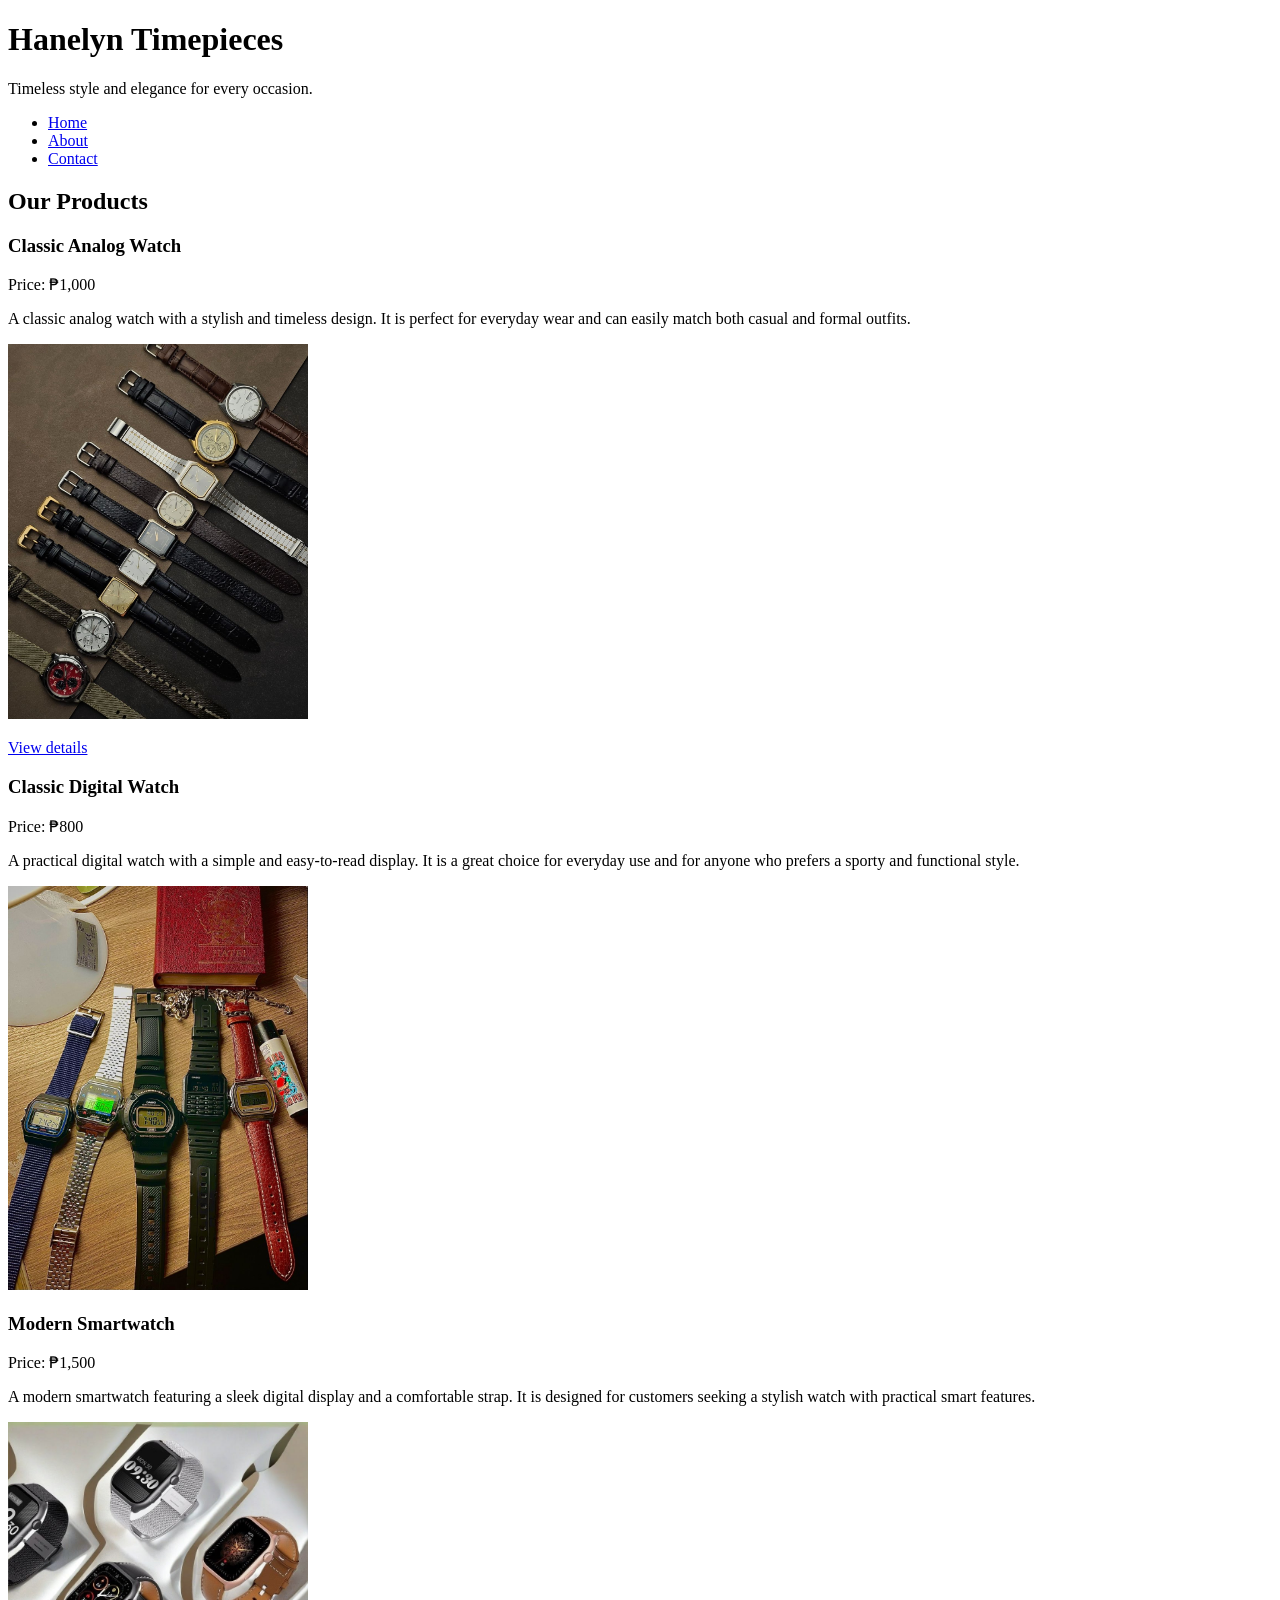
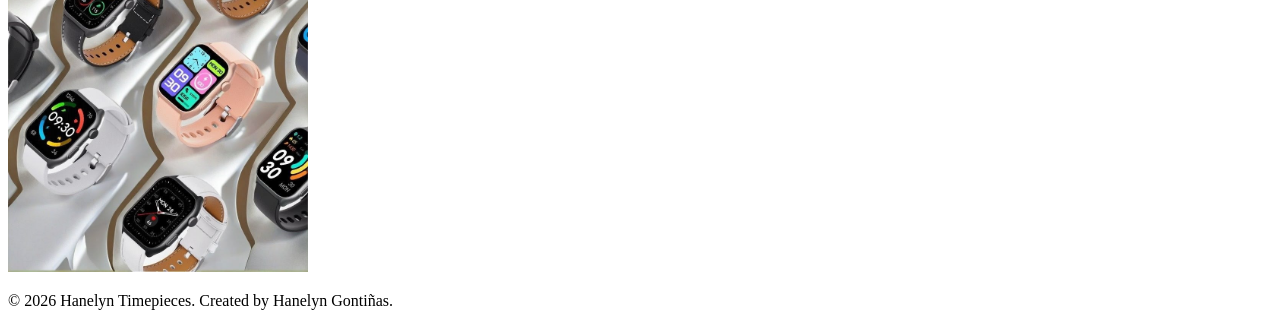
==== index.html @ a26349d0 "Add product detail page" ====
<!DOCTYPE html>
<html lang="en">

<head>
    <meta charset="UTF-8">
    <meta name="viewport" content="width=device-width, initial-scale=1.0">

    <title>Hanelyn Timepieces</title>
</head>

<body>

    <header>

        <h1>Hanelyn Timepieces</h1>

        <p>
            Timeless style and elegance for every occasion.
        </p>

        <nav>
            <ul>
                <li><a href="index.html">Home</a></li>
                <li><a href="about.html">About</a></li>
                <li><a href="contact.html">Contact</a></li>
            </ul>
        </nav>

    </header>

    <main>

        <section>

            <h2>Our Products</h2>

            <article>

                <h3>Classic Analog Watch</h3>

                <p>Price: ₱1,000</p>

                <p>
                    A classic analog watch with a stylish and timeless design.
                    It is perfect for everyday wear and can easily match both
                    casual and formal outfits.
                </p>

                <img
                    src="analog.jpg"
                    alt="Classic analog watches with leather and metal straps"
                    width="300"
                >

                <p>
                    <a href="products/classic-analog-watch.html">
                        View details
                    </a>
                </p>

            </article>

            <article>

                <h3>Classic Digital Watch</h3>

                <p>Price: ₱800</p>

                <p>
                    A practical digital watch with a simple and easy-to-read
                    display. It is a great choice for everyday use and for
                    anyone who prefers a sporty and functional style.
                </p>

                <img
                    src="digital.jpg"
                    alt="Classic digital watches with different colored straps"
                    width="300"
                >

            </article>

            <article>

                <h3>Modern Smartwatch</h3>

                <p>Price: ₱1,500</p>

                <p>
                    A modern smartwatch featuring a sleek digital display and
                    a comfortable strap. It is designed for customers seeking
                    a stylish watch with practical smart features.
                </p>

                <img
                    src="smart.jpg"
                    alt="Modern smartwatches with colorful digital displays"
                    width="300"
                >

            </article>

        </section>

    </main>

    <footer>

        <p>
            &copy; 2026 Hanelyn Timepieces. Created by Hanelyn Gontiñas.
        </p>

    </footer>

</body>

</html>
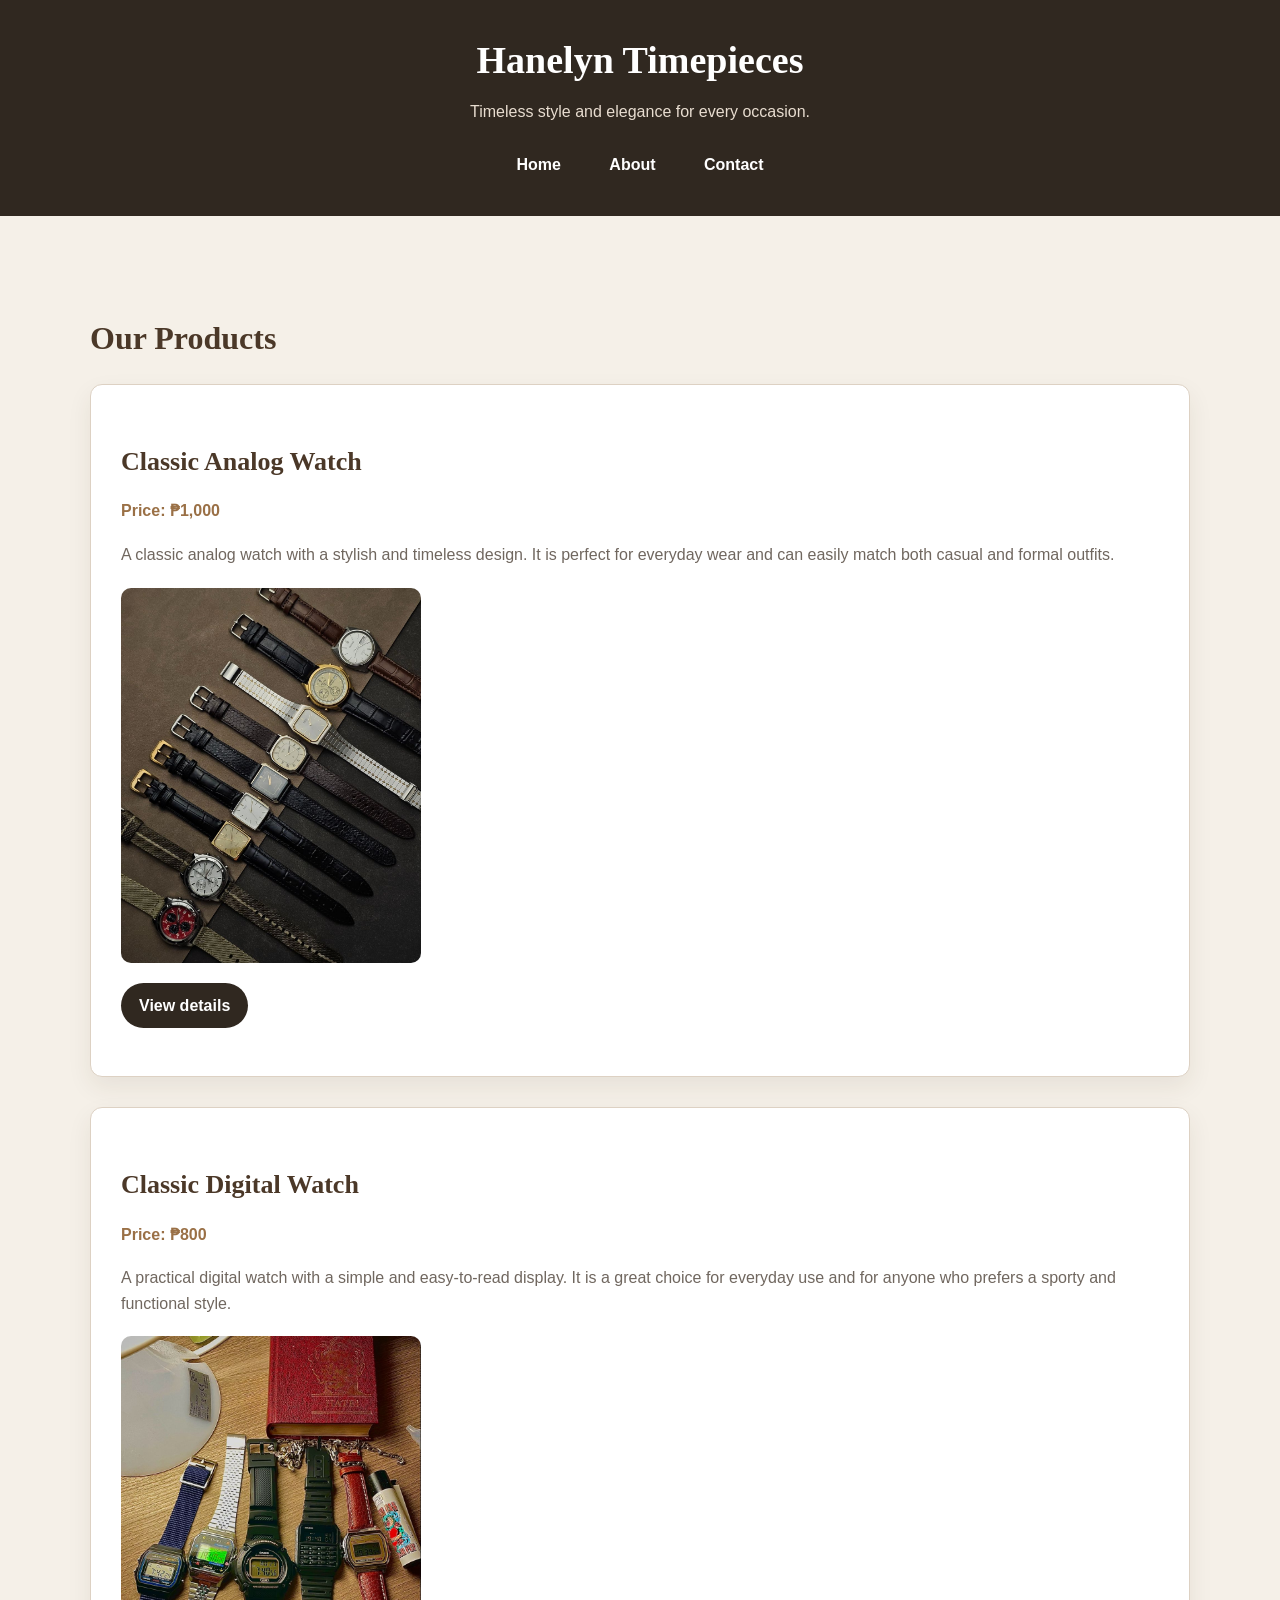
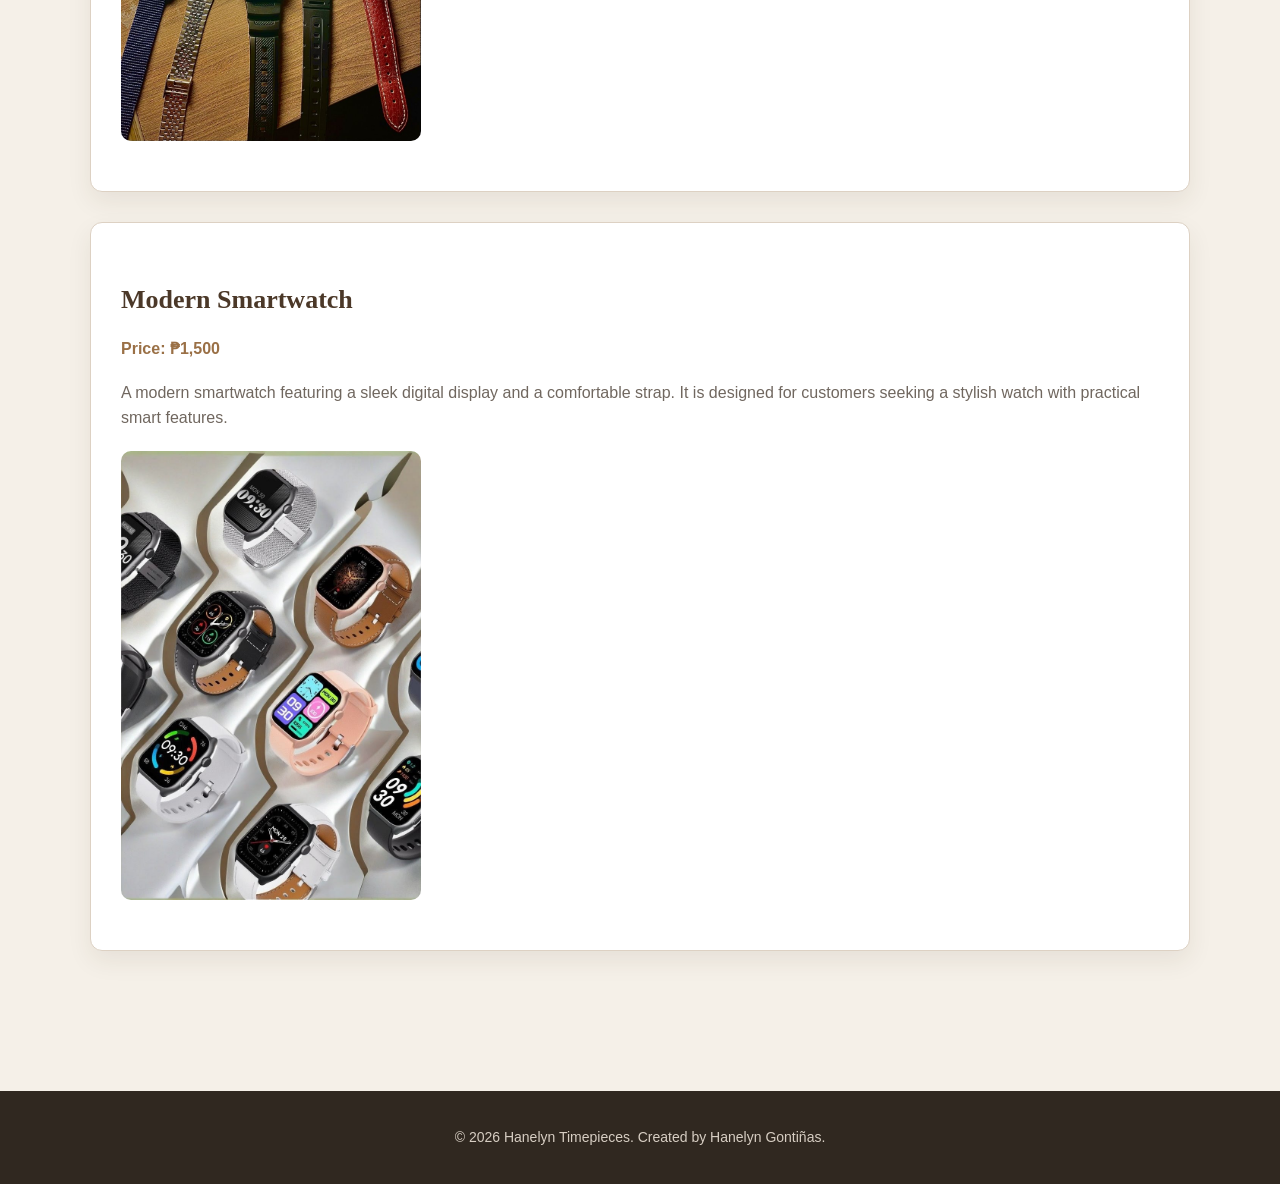
==== commit 4cda37f1: "Shop: Create Your Stylesheet" ====
--- a/index.html
+++ b/index.html
@@ -6,6 +6,8 @@
     <meta name="viewport" content="width=device-width, initial-scale=1.0">
 
     <title>Hanelyn Timepieces</title>
+
+    <link rel="stylesheet" href="style.css">
 </head>
 
 <body>
--- a/style.css
+++ b/style.css
@@ -0,0 +1,684 @@
+/* =========================================================
+   1. VARIABLES
+   ========================================================= */
+
+:root {
+    --brand-color: #9a7046;
+    --dark-ink: #302820;
+    --muted-grey: #70675f;
+    --light-background: #f5f0e8;
+
+    --white: #ffffff;
+    --light-card: #fcfaf7;
+    --border-color: #ddd1c3;
+    --soft-brown: #d8c3a8;
+}
+
+
+/* =========================================================
+   2. BASE STYLES
+   ========================================================= */
+
+* {
+    box-sizing: border-box;
+}
+
+html {
+    scroll-behavior: smooth;
+}
+
+body {
+    margin: 0;
+
+    font-family: Arial, Helvetica, sans-serif;
+
+    line-height: 1.6;
+
+    color: var(--dark-ink);
+
+    background-color: var(--light-background);
+}
+
+img {
+    max-width: 100%;
+    height: auto;
+    display: block;
+}
+
+a {
+    color: var(--brand-color);
+}
+
+h1,
+h2,
+h3 {
+    color: var(--dark-ink);
+}
+
+
+/* =========================================================
+   3. LAYOUT REGIONS - HEADER
+   ========================================================= */
+
+header {
+    background-color: var(--dark-ink);
+
+    color: var(--white);
+
+    text-align: center;
+
+    padding: 30px 20px;
+}
+
+header h1,
+header h2 {
+    margin: 0 0 8px;
+
+    color: var(--white);
+
+    font-family: Georgia, "Times New Roman", serif;
+}
+
+header h1 {
+    font-size: 38px;
+}
+
+header h2 {
+    font-size: 30px;
+}
+
+header p {
+    margin: 0 0 20px;
+
+    color: #e8ddd0;
+}
+
+
+/* =========================================================
+   4. NAVIGATION
+   ========================================================= */
+
+nav {
+    margin-top: 20px;
+}
+
+nav ul {
+    list-style: none;
+
+    padding: 0;
+
+    margin: 0;
+
+    text-align: center;
+}
+
+nav li {
+    display: inline-block;
+
+    margin: 0 8px;
+}
+
+nav a {
+    display: inline-block;
+
+    padding: 8px 14px;
+
+    color: var(--white);
+
+    text-decoration: none;
+
+    font-weight: bold;
+
+    border-radius: 20px;
+
+    transition:
+        background-color 0.3s ease,
+        color 0.3s ease;
+}
+
+nav a:hover {
+    background-color: var(--brand-color);
+
+    color: var(--white);
+}
+
+
+/* =========================================================
+   5. MAIN CONTENT
+   ========================================================= */
+
+main {
+    width: 90%;
+
+    max-width: 1100px;
+
+    margin: 0 auto;
+
+    padding: 70px 0;
+}
+
+main section {
+    margin-bottom: 60px;
+}
+
+main section:last-child {
+    margin-bottom: 0;
+}
+
+main h1,
+main h2 {
+    font-family: Georgia, "Times New Roman", serif;
+}
+
+main h1 {
+    font-size: 44px;
+
+    margin-bottom: 25px;
+}
+
+main h2 {
+    font-size: 32px;
+
+    color: #4b3828;
+
+    margin-bottom: 20px;
+}
+
+main h3 {
+    font-family: Georgia, "Times New Roman", serif;
+
+    font-size: 26px;
+
+    margin-bottom: 10px;
+}
+
+main p {
+    color: var(--muted-grey);
+
+    margin-bottom: 18px;
+}
+
+
+/* =========================================================
+   6. PRODUCT CARDS
+   ========================================================= */
+
+article {
+    background-color: var(--white);
+
+    padding: 30px;
+
+    margin-bottom: 30px;
+
+    border-radius: 12px;
+
+    border: 1px solid var(--border-color);
+
+    box-shadow:
+        0 10px 25px rgba(60, 45, 30, 0.08);
+
+    transition:
+        transform 0.3s ease,
+        box-shadow 0.3s ease;
+}
+
+article:hover {
+    transform: translateY(-5px);
+
+    box-shadow:
+        0 15px 30px rgba(60, 45, 30, 0.14);
+}
+
+article h3 {
+    color: #4b3828;
+}
+
+article p:first-of-type {
+    color: var(--brand-color);
+
+    font-weight: bold;
+}
+
+article img {
+    width: 300px;
+
+    max-width: 100%;
+
+    margin: 20px 0;
+
+    border-radius: 10px;
+}
+
+article a {
+    display: inline-block;
+
+    padding: 10px 18px;
+
+    background-color: var(--dark-ink);
+
+    color: var(--white);
+
+    text-decoration: none;
+
+    font-weight: bold;
+
+    border-radius: 25px;
+
+    transition:
+        background-color 0.3s ease,
+        transform 0.3s ease;
+}
+
+article a:hover {
+    background-color: var(--brand-color);
+
+    transform: translateY(-2px);
+}
+
+
+/* =========================================================
+   7. IMAGES
+   ========================================================= */
+
+main img {
+    border-radius: 10px;
+}
+
+
+/* =========================================================
+   8. TABLE
+   ========================================================= */
+
+table {
+    width: 100%;
+
+    border-collapse: collapse;
+
+    background-color: var(--white);
+
+    border-radius: 10px;
+
+    overflow: hidden;
+
+    box-shadow:
+        0 10px 25px rgba(60, 45, 30, 0.08);
+}
+
+th,
+td {
+    padding: 15px 18px;
+
+    text-align: left;
+
+    border-bottom: 1px solid var(--border-color);
+}
+
+th {
+    background-color: var(--dark-ink);
+
+    color: var(--white);
+
+    font-weight: bold;
+}
+
+td {
+    color: var(--muted-grey);
+}
+
+tr:last-child td {
+    border-bottom: none;
+}
+
+
+/* =========================================================
+   9. FORMS
+   ========================================================= */
+
+form {
+    background-color: var(--white);
+
+    padding: 30px;
+
+    border-radius: 12px;
+
+    border: 1px solid var(--border-color);
+
+    box-shadow:
+        0 10px 25px rgba(60, 45, 30, 0.08);
+}
+
+fieldset {
+    border: 1px solid var(--border-color);
+
+    border-radius: 10px;
+
+    padding: 25px;
+
+    margin: 0 0 25px;
+
+    background-color: var(--light-card);
+}
+
+fieldset fieldset {
+    margin-top: 20px;
+
+    background-color: var(--white);
+}
+
+legend {
+    padding: 0 10px;
+
+    color: var(--brand-color);
+
+    font-family: Georgia, "Times New Roman", serif;
+
+    font-size: 18px;
+
+    font-weight: bold;
+}
+
+label {
+    color: #4b3828;
+
+    font-weight: bold;
+}
+
+input,
+select,
+textarea {
+    width: 100%;
+
+    padding: 12px 14px;
+
+    margin-top: 6px;
+
+    border: 1px solid #d8cabc;
+
+    border-radius: 7px;
+
+    background-color: var(--white);
+
+    color: var(--dark-ink);
+
+    font-family: Arial, Helvetica, sans-serif;
+
+    font-size: 15px;
+
+    outline: none;
+}
+
+input:focus,
+select:focus,
+textarea:focus {
+    border-color: var(--brand-color);
+
+    box-shadow:
+        0 0 0 3px rgba(154, 112, 70, 0.15);
+}
+
+textarea {
+    min-height: 150px;
+
+    resize: vertical;
+}
+
+
+/* =========================================================
+   10. RADIO BUTTONS AND CHECKBOXES
+   ========================================================= */
+
+input[type="radio"],
+input[type="checkbox"] {
+    width: auto;
+
+    margin-right: 8px;
+
+    margin-top: 0;
+
+    vertical-align: middle;
+}
+
+fieldset p {
+    margin-bottom: 15px;
+}
+
+fieldset p:last-child {
+    margin-bottom: 0;
+}
+
+
+/* =========================================================
+   11. BUTTONS
+   ========================================================= */
+
+button {
+    display: inline-block;
+
+    padding: 12px 25px;
+
+    border: none;
+
+    border-radius: 30px;
+
+    background-color: var(--dark-ink);
+
+    color: var(--white);
+
+    font-family: Arial, Helvetica, sans-serif;
+
+    font-size: 15px;
+
+    font-weight: bold;
+
+    cursor: pointer;
+
+    transition:
+        background-color 0.3s ease,
+        transform 0.3s ease,
+        box-shadow 0.3s ease;
+}
+
+button:hover {
+    background-color: var(--brand-color);
+
+    transform: translateY(-2px);
+
+    box-shadow:
+        0 8px 18px rgba(60, 45, 30, 0.18);
+}
+
+
+/* =========================================================
+   12. SUCCESS MESSAGES
+   ========================================================= */
+
+#successMessage,
+#orderSuccessMessage {
+    background-color: var(--white);
+
+    padding: 30px;
+
+    border-radius: 12px;
+
+    border-left: 5px solid var(--brand-color);
+
+    box-shadow:
+        0 10px 25px rgba(60, 45, 30, 0.08);
+}
+
+#successMessage h2,
+#orderSuccessMessage h2 {
+    color: var(--brand-color);
+}
+
+
+/* =========================================================
+   13. PRODUCT DETAIL PAGE
+   ========================================================= */
+
+main > section > img {
+    margin: 20px 0 35px;
+
+    max-width: 500px;
+
+    border-radius: 12px;
+
+    box-shadow:
+        0 15px 30px rgba(60, 45, 30, 0.12);
+}
+
+
+/* =========================================================
+   14. FOOTER
+   ========================================================= */
+
+footer {
+    background-color: var(--dark-ink);
+
+    color: var(--white);
+
+    text-align: center;
+
+    padding: 35px 20px;
+
+    margin-top: 40px;
+}
+
+footer p {
+    margin: 0;
+
+    color: #d7cec3;
+
+    font-size: 14px;
+}
+
+
+/* =========================================================
+   15. RESPONSIVE DESIGN
+   ========================================================= */
+
+@media (max-width: 700px) {
+
+    header h1 {
+        font-size: 32px;
+    }
+
+    header h2 {
+        font-size: 27px;
+    }
+
+    nav li {
+        margin: 4px;
+    }
+
+    nav a {
+        padding: 7px 10px;
+
+        font-size: 14px;
+    }
+
+    main {
+        width: 92%;
+
+        padding: 50px 0;
+    }
+
+    main h1 {
+        font-size: 36px;
+    }
+
+    main h2 {
+        font-size: 28px;
+    }
+
+    article {
+        padding: 22px;
+    }
+
+    table {
+        font-size: 14px;
+    }
+
+    th,
+    td {
+        padding: 12px;
+    }
+
+    form {
+        padding: 20px;
+    }
+
+    fieldset {
+        padding: 18px;
+    }
+}
+
+
+/* =========================================================
+   16. SMALL PHONES
+   ========================================================= */
+
+@media (max-width: 450px) {
+
+    header {
+        padding: 25px 15px;
+    }
+
+    header h1 {
+        font-size: 28px;
+    }
+
+    header h2 {
+        font-size: 24px;
+    }
+
+    nav ul {
+        display: flex;
+
+        flex-wrap: wrap;
+
+        justify-content: center;
+
+        gap: 5px;
+    }
+
+    nav li {
+        display: inline-block;
+
+        margin: 0;
+    }
+
+    nav a {
+        font-size: 13px;
+
+        padding: 7px 9px;
+    }
+
+    main {
+        width: 94%;
+
+        padding: 40px 0;
+    }
+
+    main h1 {
+        font-size: 32px;
+    }
+
+    main h2 {
+        font-size: 25px;
+    }
+
+    article {
+        padding: 18px;
+    }
+
+    input,
+    select,
+    textarea {
+        font-size: 16px;
+    }
+
+    button {
+        width: 100%;
+    }
+}
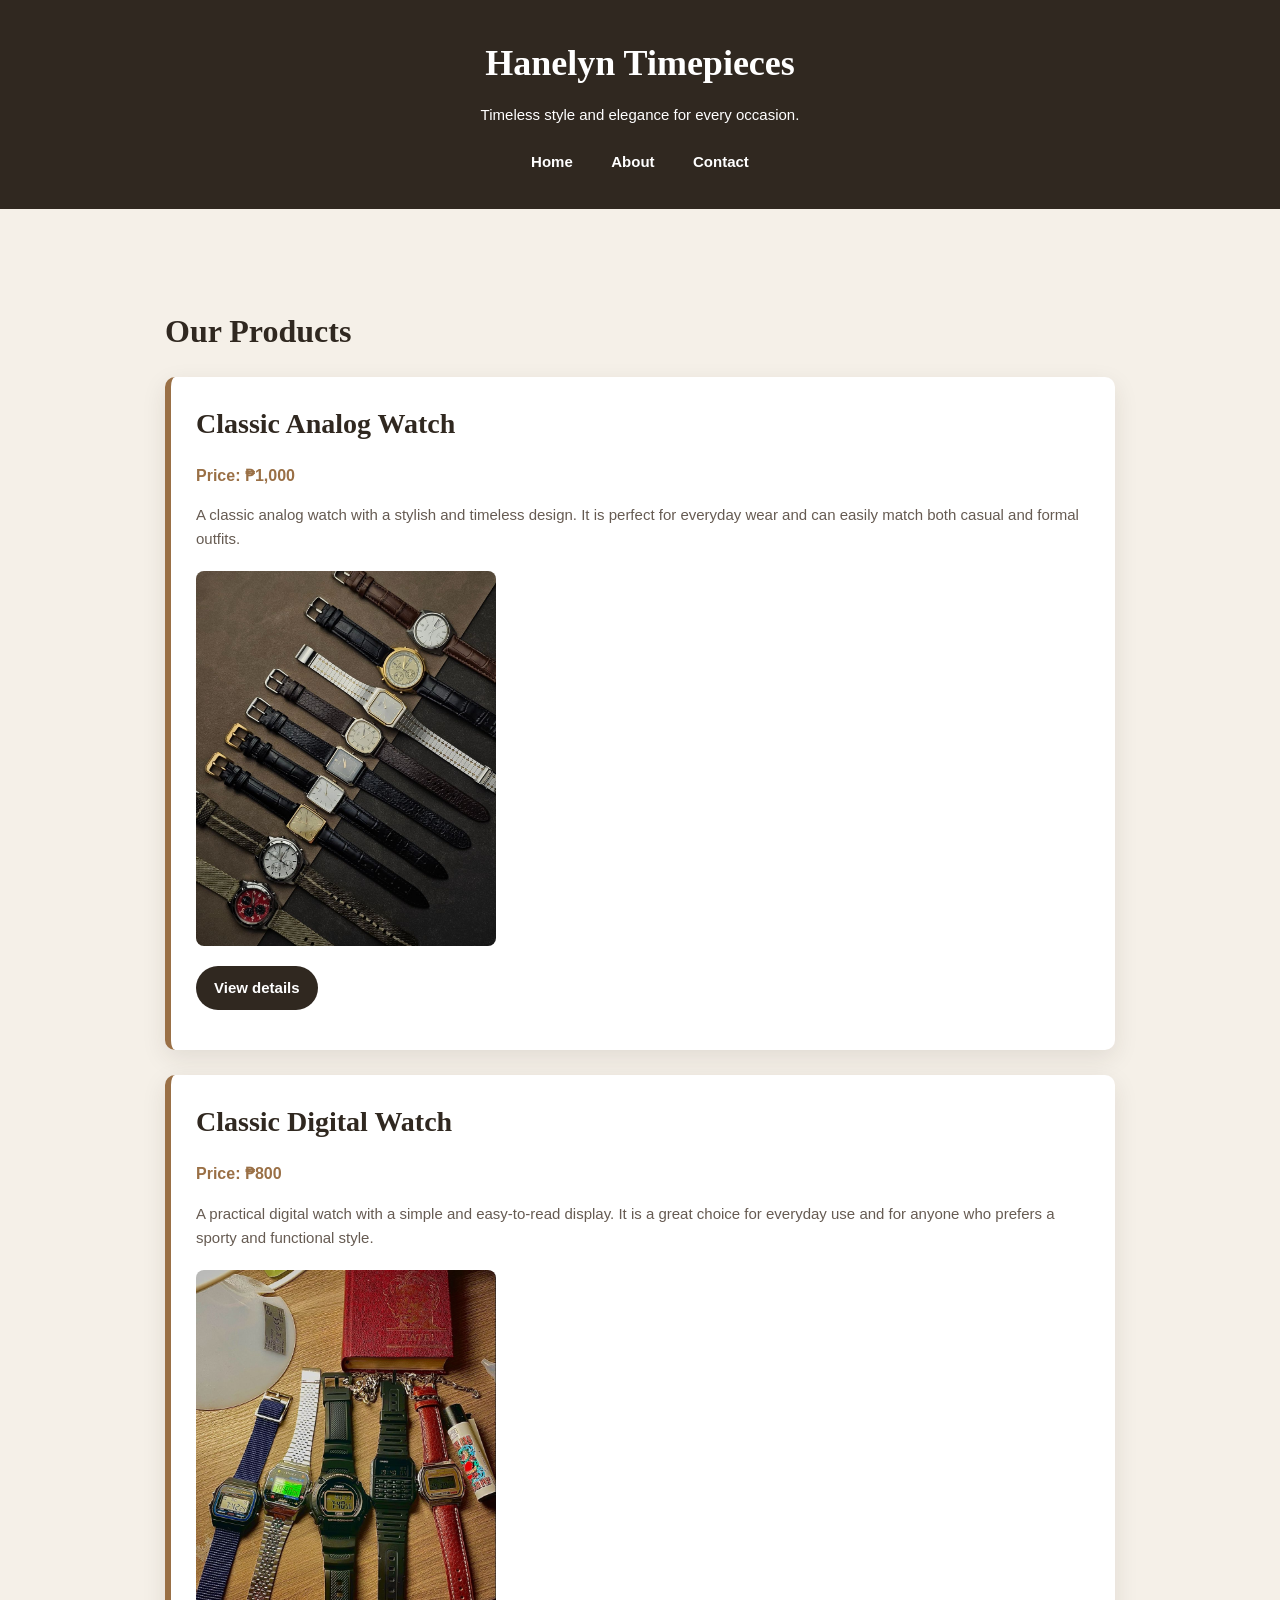
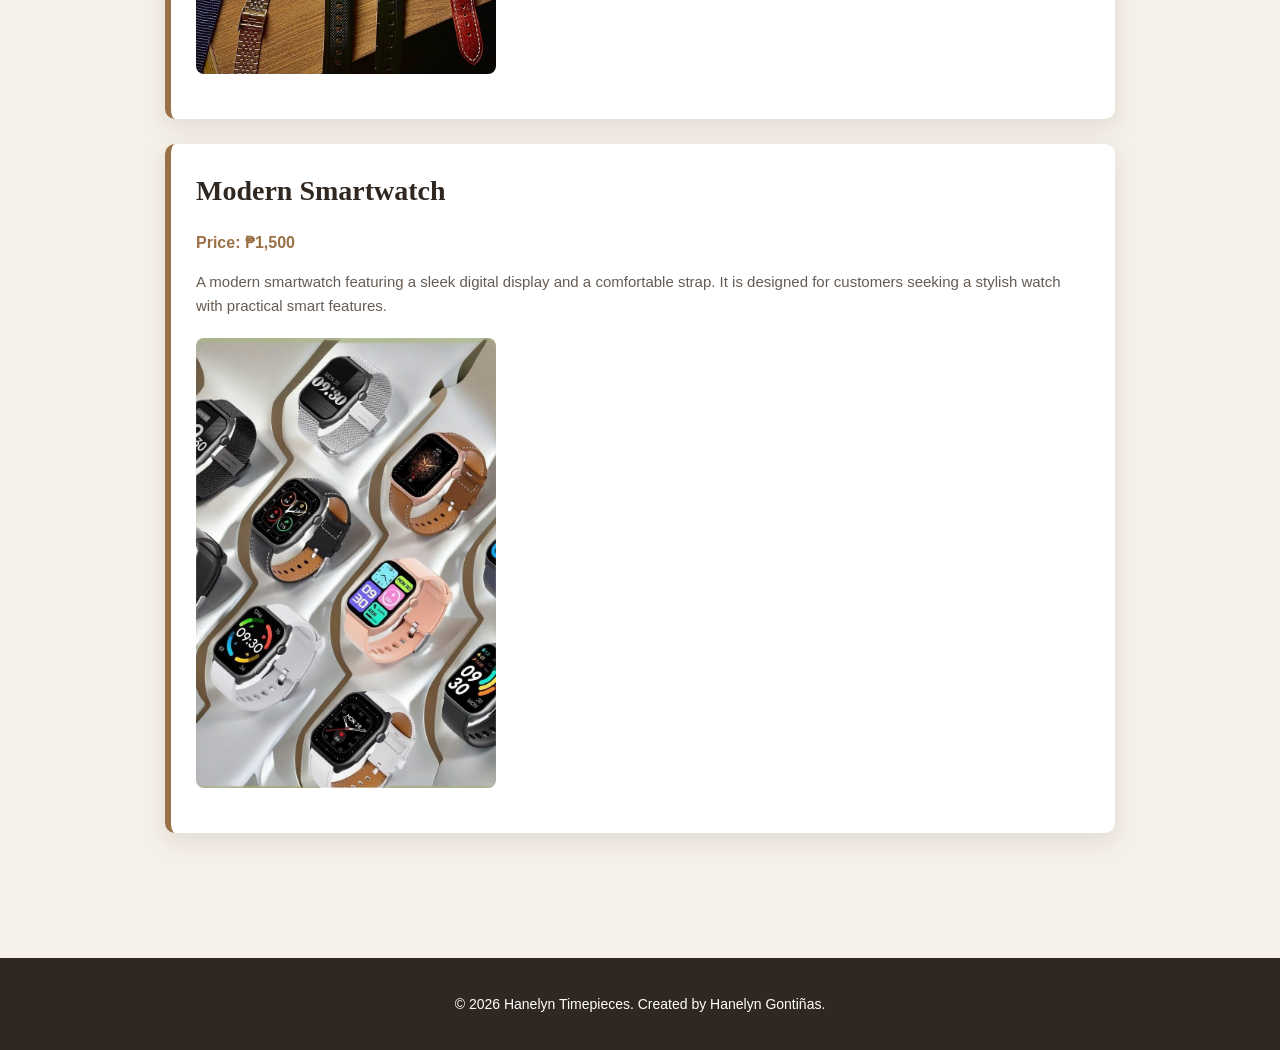
==== commit 24702353: "Shop: Style Your Product Cards and Form" ====
--- a/index.html
+++ b/index.html
@@ -30,13 +30,15 @@
 
     </header>
 
+
     <main>
 
         <section>
 
             <h2>Our Products</h2>
 
-            <article>
+
+            <article class="product-card">
 
                 <h3>Classic Analog Watch</h3>
 
@@ -62,7 +64,8 @@
 
             </article>
 
-            <article>
+
+            <article class="product-card">
 
                 <h3>Classic Digital Watch</h3>
 
@@ -82,7 +85,8 @@
 
             </article>
 
-            <article>
+
+            <article class="product-card">
 
                 <h3>Modern Smartwatch</h3>
 
@@ -106,6 +110,7 @@
 
     </main>
 
+
     <footer>
 
         <p>
--- a/style.css
+++ b/style.css
@@ -3,15 +3,14 @@
    ========================================================= */
 
 :root {
-    --brand-color: #9a7046;
+    --brand: #9a7046;
     --dark-ink: #302820;
-    --muted-grey: #70675f;
+    --muted-grey: #665b52;
     --light-background: #f5f0e8;
 
     --white: #ffffff;
     --light-card: #fcfaf7;
-    --border-color: #ddd1c3;
-    --soft-brown: #d8c3a8;
+    --border: #d8cabc;
 }
 
 
@@ -46,13 +45,7 @@
 }
 
 a {
-    color: var(--brand-color);
-}
-
-h1,
-h2,
-h3 {
-    color: var(--dark-ink);
+    color: var(--brand);
 }
 
 
@@ -67,35 +60,29 @@
 
     text-align: center;
 
-    padding: 30px 20px;
+    padding: 35px 20px;
 }
 
 header h1,
 header h2 {
-    margin: 0 0 8px;
-
-    color: var(--white);
+    margin: 0 0 10px;
 
     font-family: Georgia, "Times New Roman", serif;
-}
-
-header h1 {
-    font-size: 38px;
-}
-
-header h2 {
-    font-size: 30px;
+
+    font-size: 36px;
 }
 
 header p {
-    margin: 0 0 20px;
-
-    color: #e8ddd0;
-}
-
-
-/* =========================================================
-   4. NAVIGATION
+    margin: 0 0 22px;
+
+    color: var(--white);
+
+    font-size: 15px;
+}
+
+
+/* =========================================================
+   3. LAYOUT REGIONS - NAVIGATION
    ========================================================= */
 
 nav {
@@ -108,70 +95,59 @@
     padding: 0;
 
     margin: 0;
-
-    text-align: center;
 }
 
 nav li {
     display: inline-block;
 
-    margin: 0 8px;
+    margin: 0 12px;
 }
 
 nav a {
-    display: inline-block;
-
-    padding: 8px 14px;
-
     color: var(--white);
 
     text-decoration: none;
 
     font-weight: bold;
 
-    border-radius: 20px;
-
-    transition:
-        background-color 0.3s ease,
-        color 0.3s ease;
+    font-size: 15px;
+
+    padding: 8px 5px;
+
+    transition: color 0.3s ease;
 }
 
 nav a:hover {
-    background-color: var(--brand-color);
-
-    color: var(--white);
-}
-
-
-/* =========================================================
-   5. MAIN CONTENT
+    color: var(--brand);
+}
+
+
+/* =========================================================
+   3. LAYOUT REGIONS - MAIN
    ========================================================= */
 
 main {
-    width: 90%;
-
-    max-width: 1100px;
+    max-width: 1000px;
 
     margin: 0 auto;
 
-    padding: 70px 0;
+    padding: 70px 25px;
 }
 
 main section {
-    margin-bottom: 60px;
-}
-
-main section:last-child {
-    margin-bottom: 0;
+    margin-bottom: 55px;
 }
 
 main h1,
-main h2 {
+main h2,
+main h3 {
     font-family: Georgia, "Times New Roman", serif;
+
+    color: var(--dark-ink);
 }
 
 main h1 {
-    font-size: 44px;
+    font-size: 42px;
 
     margin-bottom: 25px;
 }
@@ -179,88 +155,87 @@
 main h2 {
     font-size: 32px;
 
-    color: #4b3828;
-
     margin-bottom: 20px;
 }
 
 main h3 {
-    font-family: Georgia, "Times New Roman", serif;
-
-    font-size: 26px;
-
-    margin-bottom: 10px;
+    font-size: 27px;
+
+    margin-top: 0;
+
+    margin-bottom: 12px;
 }
 
 main p {
     color: var(--muted-grey);
 
-    margin-bottom: 18px;
-}
-
-
-/* =========================================================
-   6. PRODUCT CARDS
-   ========================================================= */
-
-article {
+    font-size: 16px;
+}
+
+
+/* =========================================================
+   4. COMPONENTS - PRODUCT CARDS
+   ========================================================= */
+
+.product-card {
     background-color: var(--white);
 
-    padding: 30px;
-
-    margin-bottom: 30px;
-
-    border-radius: 12px;
-
-    border: 1px solid var(--border-color);
+    border-radius: 10px;
+
+    padding: 25px;
+
+    border-left: 6px solid var(--brand);
+
+    margin-bottom: 25px;
 
     box-shadow:
-        0 10px 25px rgba(60, 45, 30, 0.08);
-
-    transition:
-        transform 0.3s ease,
-        box-shadow 0.3s ease;
-}
-
-article:hover {
-    transform: translateY(-5px);
-
-    box-shadow:
-        0 15px 30px rgba(60, 45, 30, 0.14);
-}
-
-article h3 {
-    color: #4b3828;
-}
-
-article p:first-of-type {
-    color: var(--brand-color);
-
-    font-weight: bold;
-}
-
-article img {
+        0 8px 25px rgba(48, 40, 32, 0.10);
+}
+
+.product-card h3 {
+    color: var(--dark-ink);
+
+    font-size: 28px;
+
+    margin-bottom: 12px;
+}
+
+.product-card p {
+    color: var(--muted-grey);
+
+    font-size: 15px;
+
+    margin-bottom: 15px;
+}
+
+.product-card p:first-of-type {
+    color: var(--brand);
+
+    font-weight: bold;
+
+    font-size: 16px;
+}
+
+.product-card img {
     width: 300px;
 
-    max-width: 100%;
+    border-radius: 8px;
 
     margin: 20px 0;
-
-    border-radius: 10px;
-}
-
-article a {
+}
+
+.product-card a {
     display: inline-block;
 
+    background-color: var(--dark-ink);
+
+    color: var(--white);
+
+    text-decoration: none;
+
+    font-weight: bold;
+
     padding: 10px 18px;
-
-    background-color: var(--dark-ink);
-
-    color: var(--white);
-
-    text-decoration: none;
-
-    font-weight: bold;
 
     border-radius: 25px;
 
@@ -269,152 +244,127 @@
         transform 0.3s ease;
 }
 
-article a:hover {
-    background-color: var(--brand-color);
+.product-card a:hover {
+    background-color: var(--brand);
 
     transform: translateY(-2px);
 }
 
 
 /* =========================================================
-   7. IMAGES
-   ========================================================= */
-
-main img {
+   4. COMPONENTS - CONTACT INFORMATION
+   ========================================================= */
+
+main ul {
+    color: var(--muted-grey);
+
+    padding-left: 25px;
+}
+
+main li {
+    margin-bottom: 10px;
+}
+
+main li a {
+    color: var(--brand);
+
+    font-weight: bold;
+
+    text-decoration: none;
+}
+
+main li a:hover {
+    text-decoration: underline;
+}
+
+
+/* =========================================================
+   4. COMPONENTS - FORM
+   ========================================================= */
+
+form {
+    width: 100%;
+}
+
+fieldset {
+    background-color: var(--white);
+
+    border: 1px solid var(--border);
+
     border-radius: 10px;
-}
-
-
-/* =========================================================
-   8. TABLE
-   ========================================================= */
-
-table {
+
+    padding: 30px;
+
+    margin: 0;
+}
+
+legend {
+    padding: 0 12px;
+
+    color: var(--brand);
+
+    font-family: Georgia, "Times New Roman", serif;
+
+    font-size: 20px;
+
+    font-weight: bold;
+}
+
+form p {
+    margin-bottom: 22px;
+}
+
+label {
+    color: var(--dark-ink);
+
+    font-size: 15px;
+
+    font-weight: bold;
+}
+
+input,
+textarea,
+select {
     width: 100%;
 
-    border-collapse: collapse;
+    padding: 12px 14px;
+
+    margin-top: 7px;
+
+    border: 1px solid var(--border);
+
+    border-radius: 7px;
 
     background-color: var(--white);
 
-    border-radius: 10px;
-
-    overflow: hidden;
-
-    box-shadow:
-        0 10px 25px rgba(60, 45, 30, 0.08);
-}
-
-th,
-td {
-    padding: 15px 18px;
-
-    text-align: left;
-
-    border-bottom: 1px solid var(--border-color);
-}
-
-th {
-    background-color: var(--dark-ink);
-
-    color: var(--white);
-
-    font-weight: bold;
-}
-
-td {
-    color: var(--muted-grey);
-}
-
-tr:last-child td {
-    border-bottom: none;
-}
-
-
-/* =========================================================
-   9. FORMS
-   ========================================================= */
-
-form {
-    background-color: var(--white);
-
-    padding: 30px;
-
-    border-radius: 12px;
-
-    border: 1px solid var(--border-color);
-
-    box-shadow:
-        0 10px 25px rgba(60, 45, 30, 0.08);
-}
-
-fieldset {
-    border: 1px solid var(--border-color);
-
-    border-radius: 10px;
-
-    padding: 25px;
-
-    margin: 0 0 25px;
-
-    background-color: var(--light-card);
-}
-
-fieldset fieldset {
-    margin-top: 20px;
-
-    background-color: var(--white);
-}
-
-legend {
-    padding: 0 10px;
-
-    color: var(--brand-color);
-
-    font-family: Georgia, "Times New Roman", serif;
-
-    font-size: 18px;
-
-    font-weight: bold;
-}
-
-label {
-    color: #4b3828;
-
-    font-weight: bold;
-}
-
-input,
-select,
-textarea {
-    width: 100%;
-
-    padding: 12px 14px;
-
-    margin-top: 6px;
-
-    border: 1px solid #d8cabc;
-
-    border-radius: 7px;
-
-    background-color: var(--white);
-
     color: var(--dark-ink);
 
     font-family: Arial, Helvetica, sans-serif;
 
     font-size: 15px;
 
-    outline: none;
-}
+    line-height: 1.5;
+}
+
+
+/* =========================================================
+   4. COMPONENTS - FORM FOCUS STATE
+   ========================================================= */
 
 input:focus,
-select:focus,
-textarea:focus {
-    border-color: var(--brand-color);
-
-    box-shadow:
-        0 0 0 3px rgba(154, 112, 70, 0.15);
-}
+textarea:focus,
+select:focus {
+    outline: 3px solid var(--brand);
+
+    outline-offset: 2px;
+
+    border-color: var(--brand);
+}
+
+
+/* =========================================================
+   4. COMPONENTS - TEXTAREA
+   ========================================================= */
 
 textarea {
     min-height: 150px;
@@ -424,45 +374,19 @@
 
 
 /* =========================================================
-   10. RADIO BUTTONS AND CHECKBOXES
-   ========================================================= */
-
-input[type="radio"],
-input[type="checkbox"] {
-    width: auto;
-
-    margin-right: 8px;
-
-    margin-top: 0;
-
-    vertical-align: middle;
-}
-
-fieldset p {
-    margin-bottom: 15px;
-}
-
-fieldset p:last-child {
-    margin-bottom: 0;
-}
-
-
-/* =========================================================
-   11. BUTTONS
+   4. COMPONENTS - SUBMIT BUTTON
    ========================================================= */
 
 button {
-    display: inline-block;
+    background-color: var(--dark-ink);
+
+    color: var(--white);
 
     padding: 12px 25px;
 
     border: none;
 
-    border-radius: 30px;
-
-    background-color: var(--dark-ink);
-
-    color: var(--white);
+    border-radius: 25px;
 
     font-family: Arial, Helvetica, sans-serif;
 
@@ -474,62 +398,94 @@
 
     transition:
         background-color 0.3s ease,
-        transform 0.3s ease,
-        box-shadow 0.3s ease;
+        transform 0.3s ease;
 }
 
 button:hover {
-    background-color: var(--brand-color);
+    background-color: var(--brand);
 
     transform: translateY(-2px);
-
-    box-shadow:
-        0 8px 18px rgba(60, 45, 30, 0.18);
-}
-
-
-/* =========================================================
-   12. SUCCESS MESSAGES
+}
+
+button:focus {
+    outline: 3px solid var(--brand);
+
+    outline-offset: 3px;
+}
+
+
+/* =========================================================
+   4. COMPONENTS - SUCCESS MESSAGES
    ========================================================= */
 
 #successMessage,
 #orderSuccessMessage {
     background-color: var(--white);
 
-    padding: 30px;
-
-    border-radius: 12px;
-
-    border-left: 5px solid var(--brand-color);
-
-    box-shadow:
-        0 10px 25px rgba(60, 45, 30, 0.08);
+    border-left: 5px solid var(--brand);
+
+    border-radius: 8px;
+
+    padding: 25px;
+
+    margin-top: 25px;
 }
 
 #successMessage h2,
 #orderSuccessMessage h2 {
-    color: var(--brand-color);
-}
-
-
-/* =========================================================
-   13. PRODUCT DETAIL PAGE
-   ========================================================= */
-
-main > section > img {
-    margin: 20px 0 35px;
-
-    max-width: 500px;
-
-    border-radius: 12px;
+    color: var(--brand);
+
+    margin-top: 0;
+}
+
+
+/* =========================================================
+   4. COMPONENTS - TABLE
+   ========================================================= */
+
+table {
+    width: 100%;
+
+    border-collapse: collapse;
+
+    background-color: var(--white);
+
+    border-radius: 10px;
+
+    overflow: hidden;
 
     box-shadow:
-        0 15px 30px rgba(60, 45, 30, 0.12);
-}
-
-
-/* =========================================================
-   14. FOOTER
+        0 8px 25px rgba(48, 40, 32, 0.08);
+}
+
+th,
+td {
+    padding: 14px 16px;
+
+    text-align: left;
+
+    border-bottom: 1px solid var(--border);
+}
+
+th {
+    background-color: var(--dark-ink);
+
+    color: var(--white);
+
+    font-weight: bold;
+}
+
+td {
+    color: var(--muted-grey);
+}
+
+tr:last-child td {
+    border-bottom: none;
+}
+
+
+/* =========================================================
+   5. FOOTER
    ========================================================= */
 
 footer {
@@ -540,47 +496,42 @@
     text-align: center;
 
     padding: 35px 20px;
-
-    margin-top: 40px;
 }
 
 footer p {
     margin: 0;
 
-    color: #d7cec3;
+    color: var(--white);
 
     font-size: 14px;
 }
 
 
 /* =========================================================
-   15. RESPONSIVE DESIGN
-   ========================================================= */
-
-@media (max-width: 700px) {
-
-    header h1 {
-        font-size: 32px;
-    }
-
+   6. RESPONSIVE DESIGN
+   ========================================================= */
+
+@media (max-width: 600px) {
+
+    header {
+        padding: 30px 15px;
+    }
+
+    header h1,
     header h2 {
-        font-size: 27px;
+        font-size: 30px;
     }
 
     nav li {
-        margin: 4px;
+        margin: 0 7px;
     }
 
     nav a {
-        padding: 7px 10px;
-
         font-size: 14px;
     }
 
     main {
-        width: 92%;
-
-        padding: 50px 0;
+        padding: 50px 18px;
     }
 
     main h1 {
@@ -591,8 +542,24 @@
         font-size: 28px;
     }
 
-    article {
-        padding: 22px;
+    main h3 {
+        font-size: 24px;
+    }
+
+    .product-card {
+        padding: 20px;
+
+        border-left-width: 5px;
+    }
+
+    .product-card img {
+        width: 100%;
+
+        max-width: 300px;
+    }
+
+    fieldset {
+        padding: 22px 18px;
     }
 
     table {
@@ -601,84 +568,43 @@
 
     th,
     td {
-        padding: 12px;
-    }
-
-    form {
-        padding: 20px;
-    }
-
-    fieldset {
-        padding: 18px;
-    }
-}
-
-
-/* =========================================================
-   16. SMALL PHONES
-   ========================================================= */
-
-@media (max-width: 450px) {
-
-    header {
-        padding: 25px 15px;
-    }
-
-    header h1 {
-        font-size: 28px;
-    }
-
+        padding: 11px;
+    }
+
+    button {
+        width: 100%;
+    }
+}
+
+
+/* =========================================================
+   7. SMALL PHONES
+   ========================================================= */
+
+@media (max-width: 420px) {
+
+    header h1,
     header h2 {
-        font-size: 24px;
-    }
-
-    nav ul {
-        display: flex;
-
-        flex-wrap: wrap;
-
-        justify-content: center;
-
-        gap: 5px;
+        font-size: 26px;
     }
 
     nav li {
-        display: inline-block;
-
-        margin: 0;
+        margin: 0 4px;
     }
 
     nav a {
         font-size: 13px;
-
-        padding: 7px 9px;
     }
 
     main {
-        width: 94%;
-
-        padding: 40px 0;
-    }
-
-    main h1 {
-        font-size: 32px;
-    }
-
-    main h2 {
-        font-size: 25px;
-    }
-
-    article {
+        padding: 40px 15px;
+    }
+
+    .product-card {
         padding: 18px;
     }
 
-    input,
-    select,
-    textarea {
-        font-size: 16px;
-    }
-
-    button {
-        width: 100%;
+    fieldset {
+        padding: 20px 15px;
     }
 }
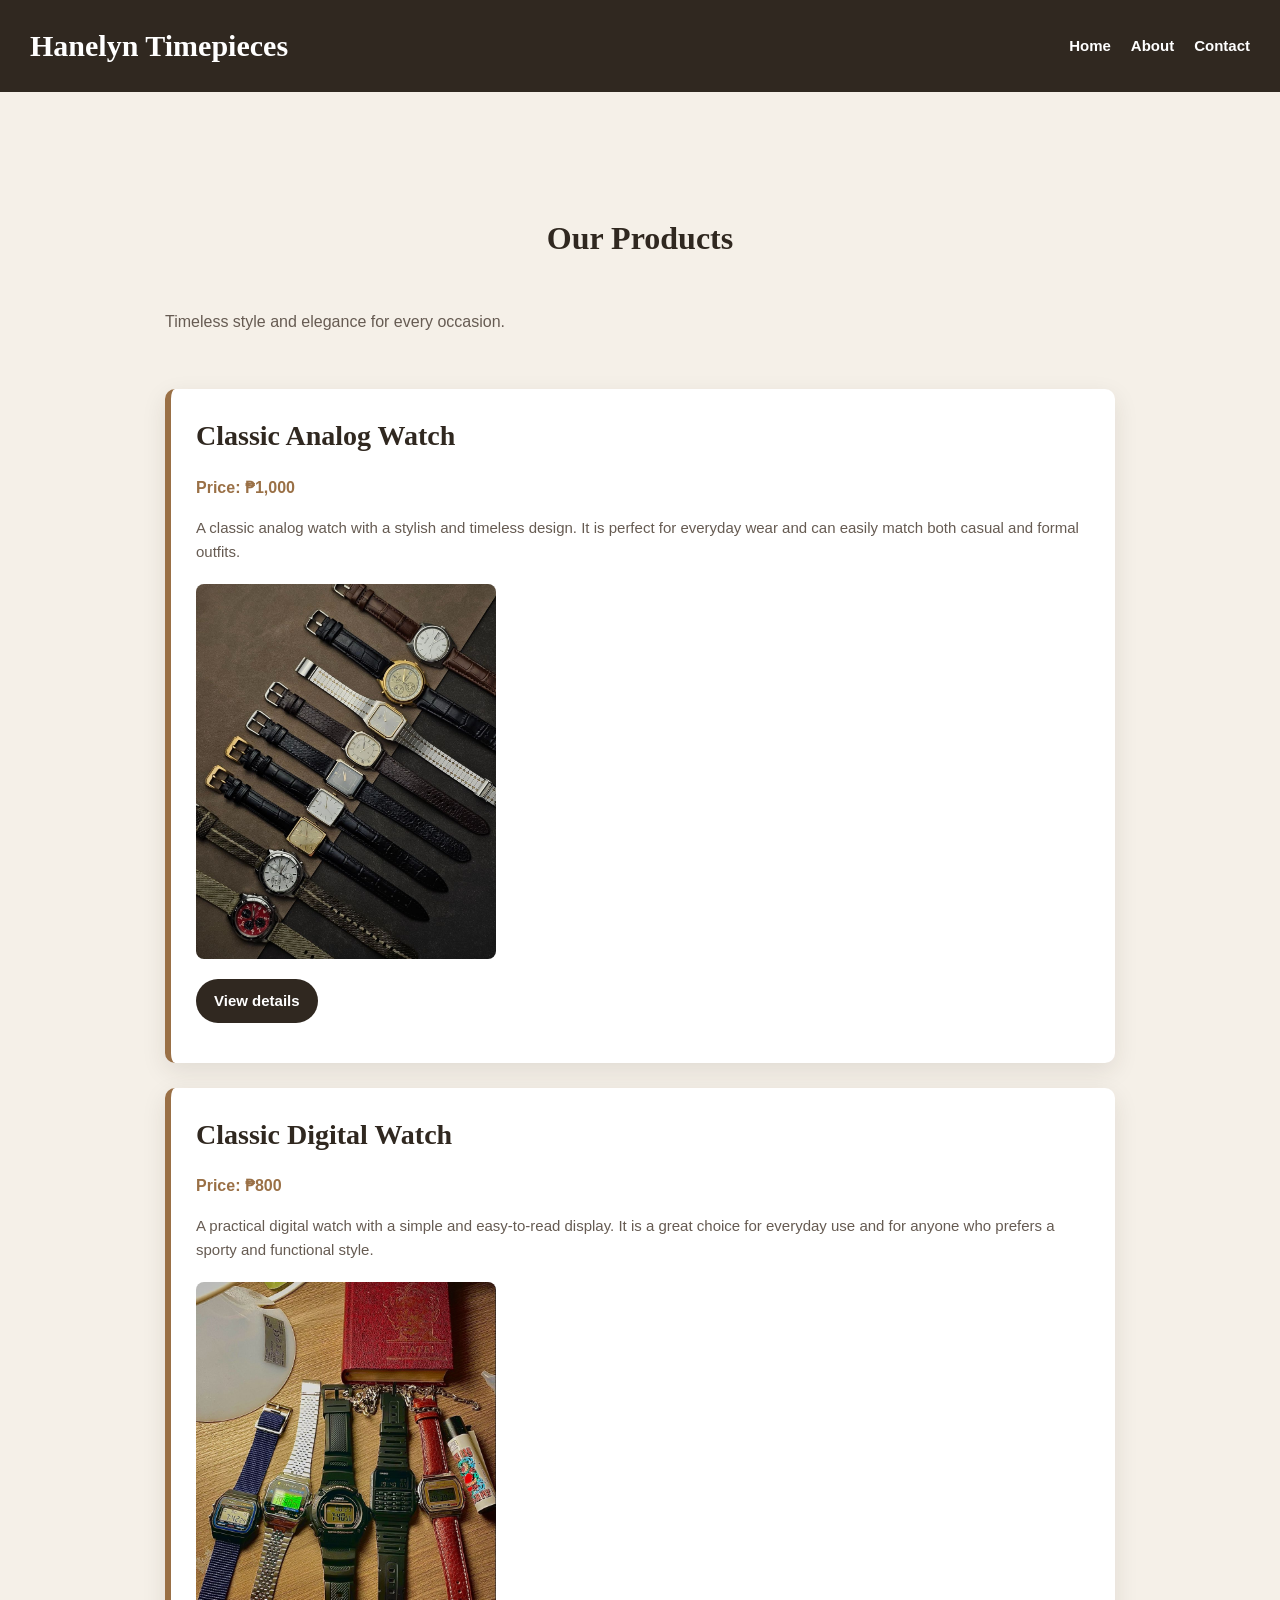
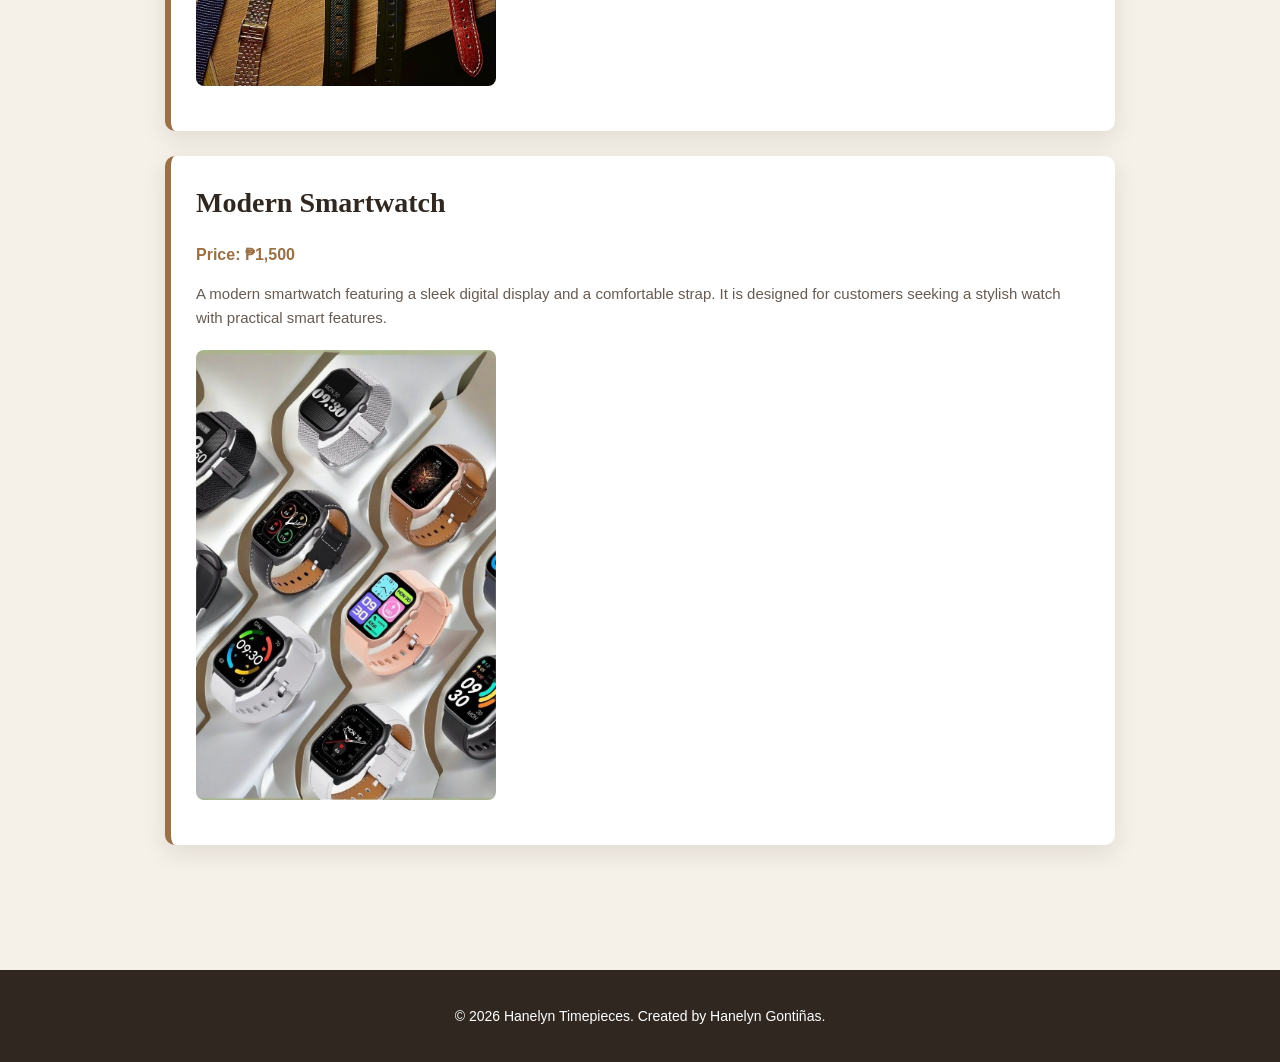
==== commit 9c15a31b: "6.1 Shop: Rebuild Your Header with Flexbox" ====
--- a/index.html
+++ b/index.html
@@ -16,10 +16,6 @@
 
         <h1>Hanelyn Timepieces</h1>
 
-        <p>
-            Timeless style and elegance for every occasion.
-        </p>
-
         <nav>
             <ul>
                 <li><a href="index.html">Home</a></li>
@@ -33,10 +29,18 @@
 
     <main>
 
-        <section>
+        <section class="centered-banner">
 
             <h2>Our Products</h2>
 
+            <p>
+                Timeless style and elegance for every occasion.
+            </p>
+
+        </section>
+
+
+        <section>
 
             <article class="product-card">
 
--- a/style.css
+++ b/style.css
@@ -53,27 +53,48 @@
    3. LAYOUT REGIONS - HEADER
    ========================================================= */
 
+/* Flexbox header required for Module 6.1 */
+
 header {
+    display: flex;
+
+    justify-content: space-between;
+
+    align-items: center;
+
     background-color: var(--dark-ink);
 
     color: var(--white);
 
-    text-align: center;
-
-    padding: 35px 20px;
+    padding: 22px 30px;
+
+    min-height: 74px;
+}
+
+/* Keeps the shop name and optional tagline together
+   as one side of the flex header */
+
+header > div {
+    display: flex;
+
+    flex-direction: column;
+
+    justify-content: center;
 }
 
 header h1,
 header h2 {
-    margin: 0 0 10px;
+    margin: 0;
 
     font-family: Georgia, "Times New Roman", serif;
 
-    font-size: 36px;
+    font-size: 30px;
+
+    color: var(--white);
 }
 
 header p {
-    margin: 0 0 22px;
+    margin: 4px 0 0;
 
     color: var(--white);
 
@@ -85,25 +106,33 @@
    3. LAYOUT REGIONS - NAVIGATION
    ========================================================= */
 
-nav {
-    margin-top: 20px;
-}
-
-nav ul {
+/* The navigation itself stays on the far right */
+
+header nav {
+    margin: 0;
+}
+
+/* Flexbox replaces inline-block */
+
+header nav ul {
+    display: flex;
+
+    gap: 20px;
+
     list-style: none;
 
     padding: 0;
 
     margin: 0;
-}
-
-nav li {
-    display: inline-block;
-
-    margin: 0 12px;
-}
-
-nav a {
+
+    align-items: center;
+}
+
+header nav li {
+    margin: 0;
+}
+
+header nav a {
     color: var(--white);
 
     text-decoration: none;
@@ -112,12 +141,12 @@
 
     font-size: 15px;
 
-    padding: 8px 5px;
+    padding: 8px 0;
 
     transition: color 0.3s ease;
 }
 
-nav a:hover {
+header nav a:hover {
     color: var(--brand);
 }
 
@@ -174,6 +203,26 @@
 
 
 /* =========================================================
+   3. LAYOUT REGIONS - CENTRED ELEMENT
+   ========================================================= */
+
+/* The main product heading is centred horizontally.
+   A minimum height gives the element vertical space. */
+
+main > section:first-child > h2 {
+    display: flex;
+
+    justify-content: center;
+
+    align-items: center;
+
+    min-height: 100px;
+
+    text-align: center;
+}
+
+
+/* =========================================================
    4. COMPONENTS - PRODUCT CARDS
    ========================================================= */
 
@@ -295,7 +344,7 @@
 
     padding: 30px;
 
-    margin: 0;
+    margin: 0 0 15px;
 }
 
 legend {
@@ -322,7 +371,16 @@
     font-weight: bold;
 }
 
-input,
+
+/* =========================================================
+   4. COMPONENTS - TEXT INPUTS
+   ========================================================= */
+
+/* Width 100% is only for normal form fields */
+
+input[type="text"],
+input[type="email"],
+input[type="number"],
 textarea,
 select {
     width: 100%;
@@ -348,10 +406,55 @@
 
 
 /* =========================================================
+   4. COMPONENTS - RADIO BUTTONS AND CHECKBOXES
+   ========================================================= */
+
+/* Important fix:
+   Radio buttons and checkboxes must NOT be width: 100%. */
+
+input[type="radio"],
+input[type="checkbox"] {
+    width: auto;
+
+    margin: 0;
+
+    padding: 0;
+
+    flex: 0 0 auto;
+
+    accent-color: var(--brand);
+}
+
+/* Lines up the circles/boxes with their labels */
+
+fieldset fieldset p {
+    display: flex;
+
+    align-items: center;
+
+    gap: 10px;
+
+    margin: 0 0 18px;
+}
+
+fieldset fieldset p:last-child {
+    margin-bottom: 0;
+}
+
+fieldset fieldset label {
+    margin: 0;
+
+    cursor: pointer;
+}
+
+
+/* =========================================================
    4. COMPONENTS - FORM FOCUS STATE
    ========================================================= */
 
-input:focus,
+input[type="text"]:focus,
+input[type="email"]:focus,
+input[type="number"]:focus,
 textarea:focus,
 select:focus {
     outline: 3px solid var(--brand);
@@ -361,6 +464,13 @@
     border-color: var(--brand);
 }
 
+input[type="radio"]:focus,
+input[type="checkbox"]:focus {
+    outline: 2px solid var(--brand);
+
+    outline-offset: 2px;
+}
+
 
 /* =========================================================
    4. COMPONENTS - TEXTAREA
@@ -514,7 +624,15 @@
 @media (max-width: 600px) {
 
     header {
-        padding: 30px 15px;
+        flex-direction: column;
+
+        justify-content: center;
+
+        gap: 15px;
+
+        text-align: center;
+
+        padding: 25px 15px;
     }
 
     header h1,
@@ -522,11 +640,13 @@
         font-size: 30px;
     }
 
-    nav li {
-        margin: 0 7px;
-    }
-
-    nav a {
+    header nav ul {
+        gap: 15px;
+
+        justify-content: center;
+    }
+
+    header nav a {
         font-size: 14px;
     }
 
@@ -588,11 +708,11 @@
         font-size: 26px;
     }
 
-    nav li {
-        margin: 0 4px;
-    }
-
-    nav a {
+    header nav ul {
+        gap: 10px;
+    }
+
+    header nav a {
         font-size: 13px;
     }
 
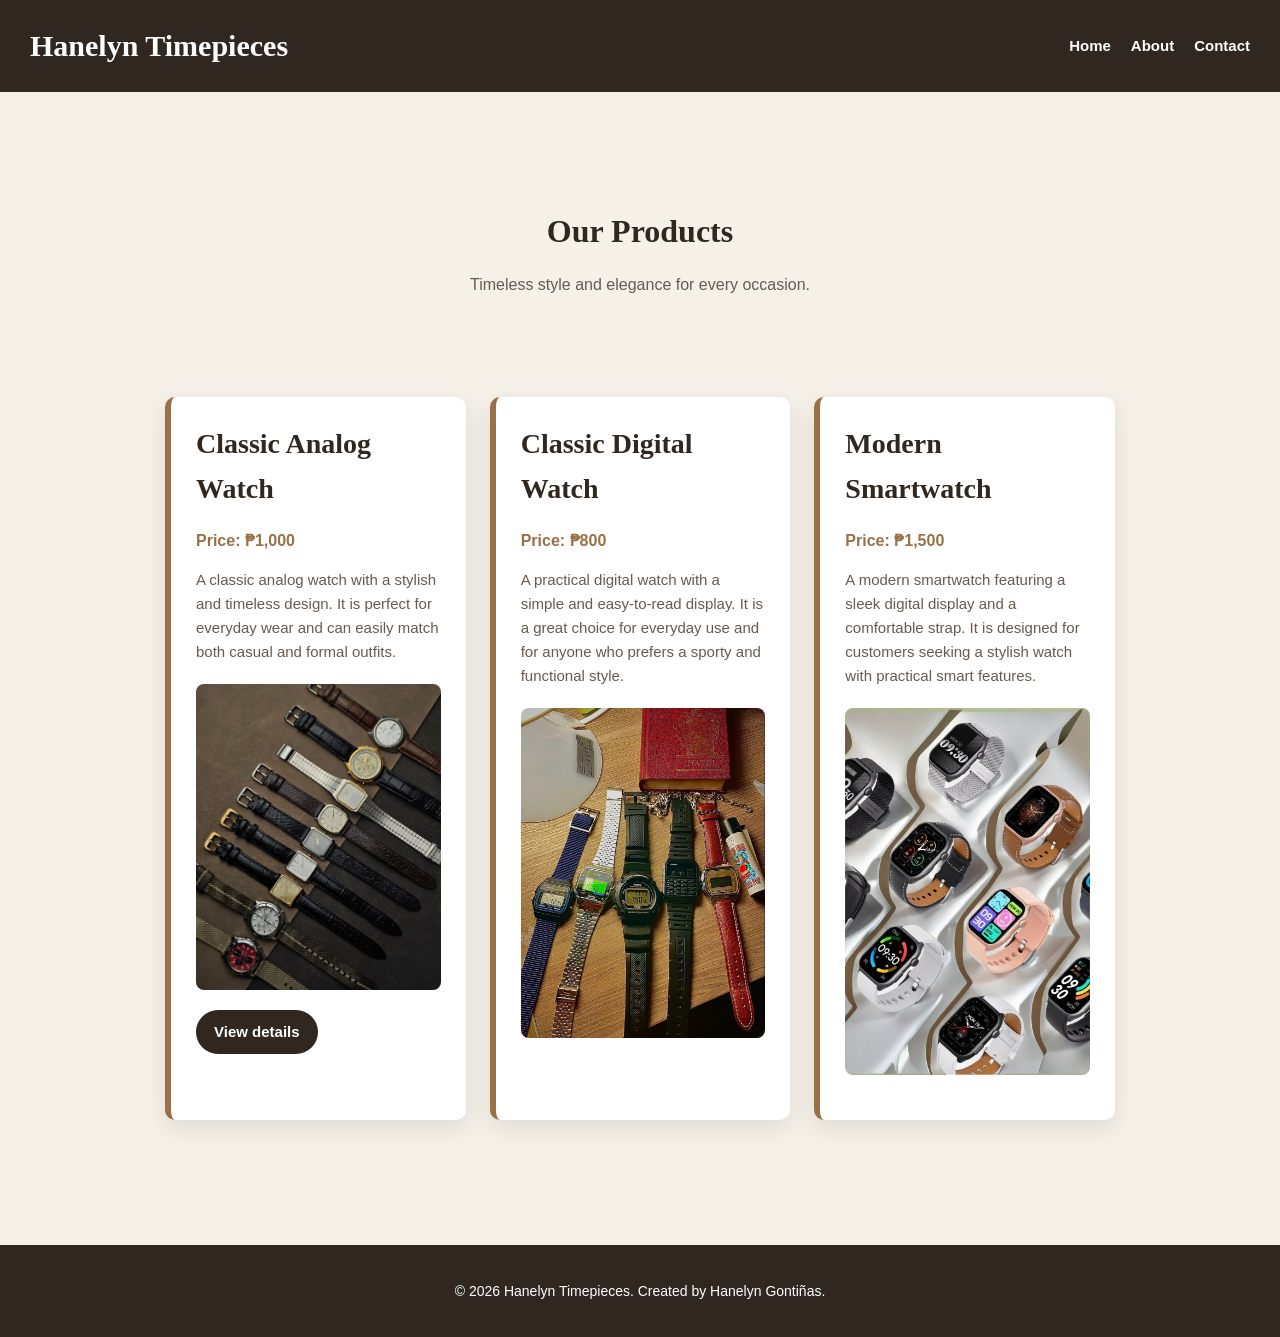
==== commit d8e65c4b: "6.2 Shop: Put Your Products Side by Side" ====
--- a/index.html
+++ b/index.html
@@ -18,9 +18,17 @@
 
         <nav>
             <ul>
-                <li><a href="index.html">Home</a></li>
-                <li><a href="about.html">About</a></li>
-                <li><a href="contact.html">Contact</a></li>
+                <li>
+                    <a href="index.html">Home</a>
+                </li>
+
+                <li>
+                    <a href="about.html">About</a>
+                </li>
+
+                <li>
+                    <a href="contact.html">Contact</a>
+                </li>
             </ul>
         </nav>
 
@@ -40,13 +48,17 @@
         </section>
 
 
-        <section>
+        <!-- Module 6.2: Product Grid -->
+
+        <section class="product-grid">
 
             <article class="product-card">
 
                 <h3>Classic Analog Watch</h3>
 
-                <p>Price: ₱1,000</p>
+                <p>
+                    Price: ₱1,000
+                </p>
 
                 <p>
                     A classic analog watch with a stylish and timeless design.
@@ -73,7 +85,9 @@
 
                 <h3>Classic Digital Watch</h3>
 
-                <p>Price: ₱800</p>
+                <p>
+                    Price: ₱800
+                </p>
 
                 <p>
                     A practical digital watch with a simple and easy-to-read
@@ -94,7 +108,9 @@
 
                 <h3>Modern Smartwatch</h3>
 
-                <p>Price: ₱1,500</p>
+                <p>
+                    Price: ₱1,500
+                </p>
 
                 <p>
                     A modern smartwatch featuring a sleek digital display and
--- a/style.css
+++ b/style.css
@@ -28,13 +28,9 @@
 
 body {
     margin: 0;
-
     font-family: Arial, Helvetica, sans-serif;
-
     line-height: 1.6;
-
     color: var(--dark-ink);
-
     background-color: var(--light-background);
 }
 
@@ -53,33 +49,18 @@
    3. LAYOUT REGIONS - HEADER
    ========================================================= */
 
-/* Flexbox header required for Module 6.1 */
+/* Module 6.1: Header uses Flexbox */
 
 header {
     display: flex;
-
     justify-content: space-between;
-
     align-items: center;
 
     background-color: var(--dark-ink);
-
     color: var(--white);
 
     padding: 22px 30px;
-
     min-height: 74px;
-}
-
-/* Keeps the shop name and optional tagline together
-   as one side of the flex header */
-
-header > div {
-    display: flex;
-
-    flex-direction: column;
-
-    justify-content: center;
 }
 
 header h1,
@@ -87,42 +68,27 @@
     margin: 0;
 
     font-family: Georgia, "Times New Roman", serif;
-
     font-size: 30px;
-
     color: var(--white);
 }
 
-header p {
-    margin: 4px 0 0;
-
-    color: var(--white);
-
-    font-size: 15px;
-}
-
-
-/* =========================================================
-   3. LAYOUT REGIONS - NAVIGATION
-   ========================================================= */
-
-/* The navigation itself stays on the far right */
+
+/* =========================================================
+   3.1 NAVIGATION
+   ========================================================= */
+
+/* Module 6.1: Navigation list uses Flexbox */
 
 header nav {
     margin: 0;
 }
-
-/* Flexbox replaces inline-block */
 
 header nav ul {
     display: flex;
-
     gap: 20px;
 
     list-style: none;
-
     padding: 0;
-
     margin: 0;
 
     align-items: center;
@@ -134,11 +100,9 @@
 
 header nav a {
     color: var(--white);
-
     text-decoration: none;
 
     font-weight: bold;
-
     font-size: 15px;
 
     padding: 8px 0;
@@ -152,14 +116,12 @@
 
 
 /* =========================================================
-   3. LAYOUT REGIONS - MAIN
+   3.2 MAIN LAYOUT
    ========================================================= */
 
 main {
     max-width: 1000px;
-
     margin: 0 auto;
-
     padding: 70px 25px;
 }
 
@@ -171,71 +133,89 @@
 main h2,
 main h3 {
     font-family: Georgia, "Times New Roman", serif;
-
     color: var(--dark-ink);
 }
 
 main h1 {
     font-size: 42px;
-
     margin-bottom: 25px;
 }
 
 main h2 {
     font-size: 32px;
-
     margin-bottom: 20px;
 }
 
 main h3 {
     font-size: 27px;
-
     margin-top: 0;
-
     margin-bottom: 12px;
 }
 
 main p {
     color: var(--muted-grey);
-
     font-size: 16px;
 }
 
 
 /* =========================================================
-   3. LAYOUT REGIONS - CENTRED ELEMENT
-   ========================================================= */
-
-/* The main product heading is centred horizontally.
-   A minimum height gives the element vertical space. */
-
-main > section:first-child > h2 {
+   3.3 CENTRED ELEMENT
+   ========================================================= */
+
+/* Module 6.1: Centred horizontally and vertically */
+
+.centered-banner {
+    min-height: 180px;
+
     display: flex;
+    flex-direction: column;
 
     justify-content: center;
-
     align-items: center;
 
-    min-height: 100px;
-
     text-align: center;
 }
 
-
-/* =========================================================
-   4. COMPONENTS - PRODUCT CARDS
-   ========================================================= */
+.centered-banner h2 {
+    margin: 0 0 15px;
+}
+
+.centered-banner p {
+    margin: 0;
+}
+
+
+/* =========================================================
+   4. COMPONENTS - PRODUCT GRID
+   ========================================================= */
+
+/* Module 6.2: Product cards are placed side by side
+   and wrap automatically on smaller screens */
+
+.product-grid {
+    display: flex;
+    flex-wrap: wrap;
+    gap: 24px;
+
+    align-items: stretch;
+}
+
+
+/* =========================================================
+   4.1 PRODUCT CARDS
+   ========================================================= */
+
+/* Module 6.2: Cards grow, shrink, and aim for 240px */
 
 .product-card {
+    flex: 1 1 240px;
+
     background-color: var(--white);
 
     border-radius: 10px;
+    border-left: 6px solid var(--brand);
 
     padding: 25px;
-
-    border-left: 6px solid var(--brand);
-
-    margin-bottom: 25px;
 
     box-shadow:
         0 8px 25px rgba(48, 40, 32, 0.10);
@@ -246,6 +226,7 @@
 
     font-size: 28px;
 
+    margin-top: 0;
     margin-bottom: 12px;
 }
 
@@ -266,7 +247,8 @@
 }
 
 .product-card img {
-    width: 300px;
+    width: 100%;
+    max-width: 300px;
 
     border-radius: 8px;
 
@@ -277,7 +259,6 @@
     display: inline-block;
 
     background-color: var(--dark-ink);
-
     color: var(--white);
 
     text-decoration: none;
@@ -301,7 +282,7 @@
 
 
 /* =========================================================
-   4. COMPONENTS - CONTACT INFORMATION
+   4.2 CONTACT INFORMATION
    ========================================================= */
 
 main ul {
@@ -328,7 +309,7 @@
 
 
 /* =========================================================
-   4. COMPONENTS - FORM
+   4.3 FORM
    ========================================================= */
 
 form {
@@ -373,10 +354,8 @@
 
 
 /* =========================================================
-   4. COMPONENTS - TEXT INPUTS
-   ========================================================= */
-
-/* Width 100% is only for normal form fields */
+   4.4 TEXT INPUTS
+   ========================================================= */
 
 input[type="text"],
 input[type="email"],
@@ -406,11 +385,10 @@
 
 
 /* =========================================================
-   4. COMPONENTS - RADIO BUTTONS AND CHECKBOXES
-   ========================================================= */
-
-/* Important fix:
-   Radio buttons and checkboxes must NOT be width: 100%. */
+   4.5 RADIO BUTTONS AND CHECKBOXES
+   ========================================================= */
+
+/* Radio buttons and checkboxes keep their normal size */
 
 input[type="radio"],
 input[type="checkbox"] {
@@ -425,7 +403,8 @@
     accent-color: var(--brand);
 }
 
-/* Lines up the circles/boxes with their labels */
+
+/* Keeps radio buttons and checkboxes aligned with labels */
 
 fieldset fieldset p {
     display: flex;
@@ -449,7 +428,7 @@
 
 
 /* =========================================================
-   4. COMPONENTS - FORM FOCUS STATE
+   4.6 FORM FOCUS STATE
    ========================================================= */
 
 input[type="text"]:focus,
@@ -473,7 +452,7 @@
 
 
 /* =========================================================
-   4. COMPONENTS - TEXTAREA
+   4.7 TEXTAREA
    ========================================================= */
 
 textarea {
@@ -484,7 +463,7 @@
 
 
 /* =========================================================
-   4. COMPONENTS - SUBMIT BUTTON
+   4.8 SUBMIT BUTTON
    ========================================================= */
 
 button {
@@ -525,7 +504,7 @@
 
 
 /* =========================================================
-   4. COMPONENTS - SUCCESS MESSAGES
+   4.9 SUCCESS MESSAGES
    ========================================================= */
 
 #successMessage,
@@ -550,7 +529,7 @@
 
 
 /* =========================================================
-   4. COMPONENTS - TABLE
+   4.10 TABLE
    ========================================================= */
 
 table {
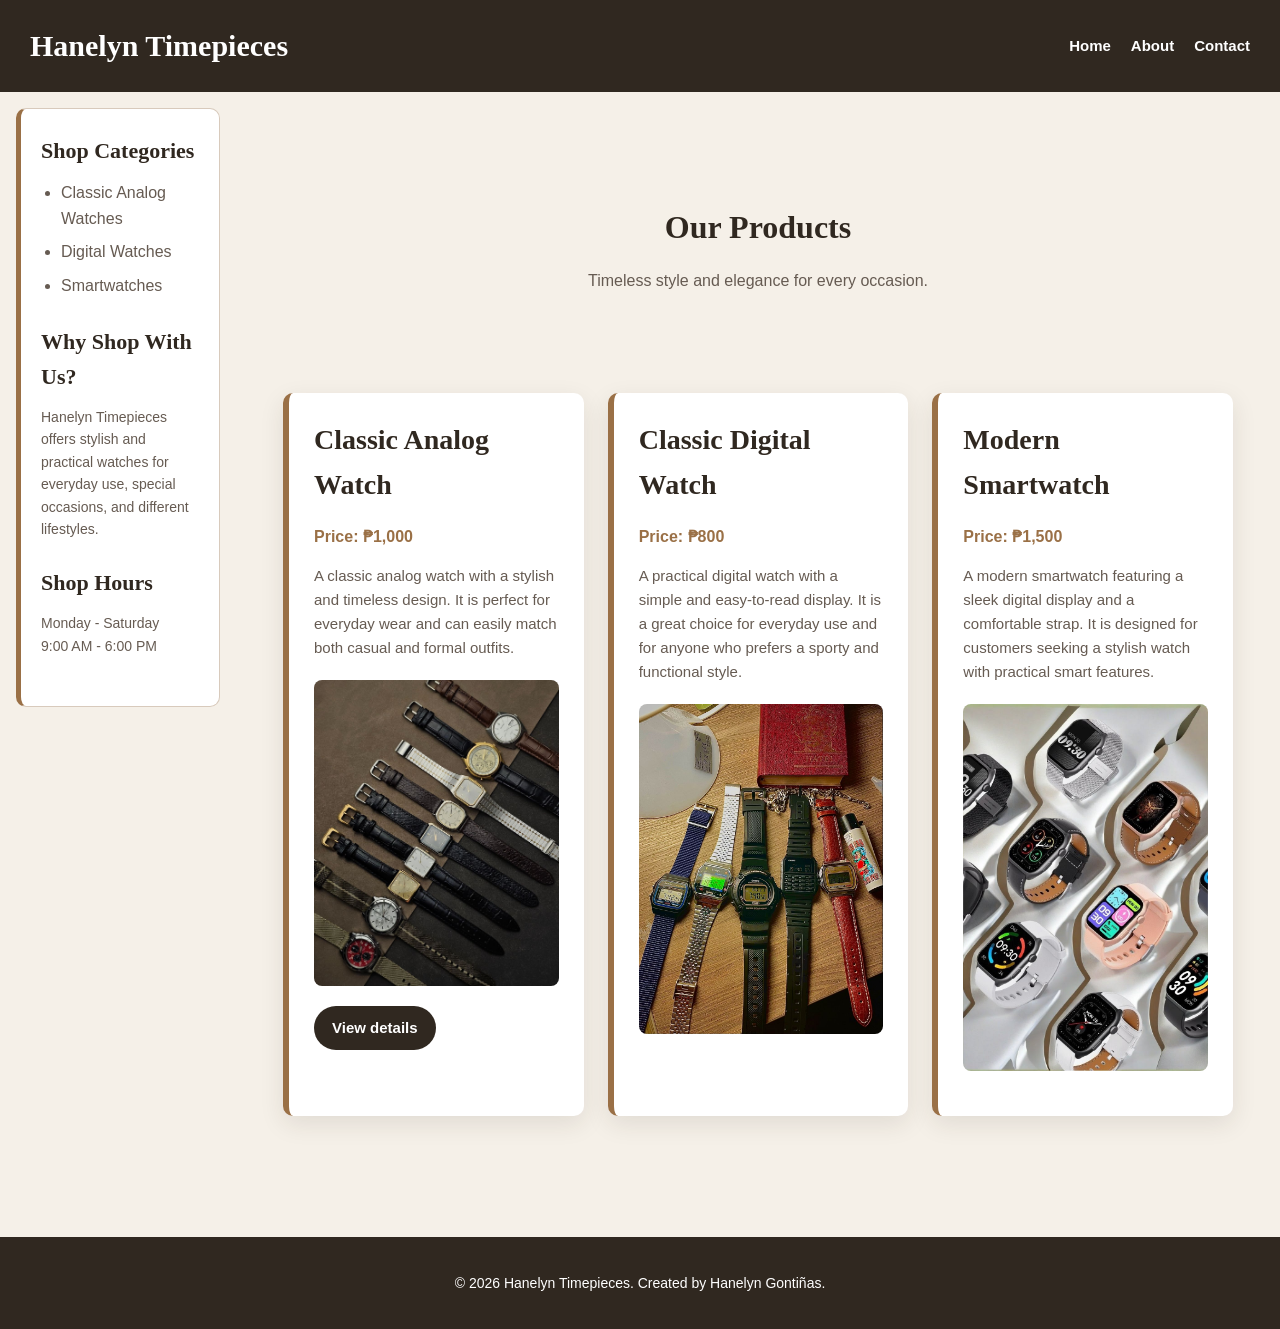
==== commit ee9f294a: "Give Your Shop a Grid Layout" ====
--- a/index.html
+++ b/index.html
@@ -33,6 +33,33 @@
         </nav>
 
     </header>
+
+
+    <aside>
+
+        <h2>Shop Categories</h2>
+
+        <ul>
+            <li>Classic Analog Watches</li>
+            <li>Digital Watches</li>
+            <li>Smartwatches</li>
+        </ul>
+
+        <h2>Why Shop With Us?</h2>
+
+        <p>
+            Hanelyn Timepieces offers stylish and practical watches
+            for everyday use, special occasions, and different lifestyles.
+        </p>
+
+        <h2>Shop Hours</h2>
+
+        <p>
+            Monday - Saturday<br>
+            9:00 AM - 6:00 PM
+        </p>
+
+    </aside>
 
 
     <main>
--- a/style.css
+++ b/style.css
@@ -32,6 +32,21 @@
     line-height: 1.6;
     color: var(--dark-ink);
     background-color: var(--light-background);
+
+    /* Module 7.1: Page skeleton uses CSS Grid */
+
+    display: grid;
+
+    grid-template-columns: 220px 1fr;
+
+    grid-template-areas:
+        "masthead masthead"
+        "side     main"
+        "foot     foot";
+
+    gap: 16px;
+
+    min-height: 100vh;
 }
 
 img {
@@ -46,7 +61,30 @@
 
 
 /* =========================================================
-   3. LAYOUT REGIONS - HEADER
+   3. PAGE GRID AREAS
+   ========================================================= */
+
+/* Module 7.1: Named grid areas */
+
+header {
+    grid-area: masthead;
+}
+
+aside {
+    grid-area: side;
+}
+
+main {
+    grid-area: main;
+}
+
+footer {
+    grid-area: foot;
+}
+
+
+/* =========================================================
+   3.1 HEADER
    ========================================================= */
 
 /* Module 6.1: Header uses Flexbox */
@@ -74,7 +112,7 @@
 
 
 /* =========================================================
-   3.1 NAVIGATION
+   3.2 NAVIGATION
    ========================================================= */
 
 /* Module 6.1: Navigation list uses Flexbox */
@@ -116,13 +154,72 @@
 
 
 /* =========================================================
-   3.2 MAIN LAYOUT
+   3.3 SIDEBAR
+   ========================================================= */
+
+/* Module 7.1: Sidebar is part of the page grid */
+
+aside {
+    background-color: var(--white);
+
+    border: 1px solid var(--border);
+    border-left: 5px solid var(--brand);
+
+    border-radius: 10px;
+
+    padding: 24px 20px;
+
+    align-self: start;
+
+    margin-left: 16px;
+}
+
+aside h2 {
+    font-family: Georgia, "Times New Roman", serif;
+
+    color: var(--dark-ink);
+
+    font-size: 22px;
+
+    margin-top: 0;
+    margin-bottom: 12px;
+}
+
+aside p {
+    color: var(--muted-grey);
+
+    font-size: 14px;
+
+    margin-top: 0;
+    margin-bottom: 25px;
+}
+
+aside ul {
+    color: var(--muted-grey);
+
+    padding-left: 20px;
+
+    margin-top: 0;
+    margin-bottom: 25px;
+}
+
+aside li {
+    margin-bottom: 8px;
+}
+
+
+/* =========================================================
+   3.4 MAIN LAYOUT
    ========================================================= */
 
 main {
     max-width: 1000px;
+
+    width: 100%;
+
     margin: 0 auto;
-    padding: 70px 25px;
+
+    padding: 50px 25px;
 }
 
 main section {
@@ -159,7 +256,7 @@
 
 
 /* =========================================================
-   3.3 CENTRED ELEMENT
+   3.5 CENTRED ELEMENT
    ========================================================= */
 
 /* Module 6.1: Centred horizontally and vertically */
@@ -189,8 +286,7 @@
    4. COMPONENTS - PRODUCT GRID
    ========================================================= */
 
-/* Module 6.2: Product cards are placed side by side
-   and wrap automatically on smaller screens */
+/* Module 6.2: Product cards remain Flexbox */
 
 .product-grid {
     display: flex;
@@ -388,8 +484,6 @@
    4.5 RADIO BUTTONS AND CHECKBOXES
    ========================================================= */
 
-/* Radio buttons and checkboxes keep their normal size */
-
 input[type="radio"],
 input[type="checkbox"] {
     width: auto;
@@ -402,9 +496,6 @@
 
     accent-color: var(--brand);
 }
-
-
-/* Keeps radio buttons and checkboxes aligned with labels */
 
 fieldset fieldset p {
     display: flex;
@@ -600,6 +691,31 @@
    6. RESPONSIVE DESIGN
    ========================================================= */
 
+@media (max-width: 800px) {
+
+    /* Module 7.1: Stack named grid areas on smaller screens */
+
+    body {
+        grid-template-columns: 1fr;
+
+        grid-template-areas:
+            "masthead"
+            "side"
+            "main"
+            "foot";
+    }
+
+    aside {
+        margin: 0 18px;
+    }
+
+    main {
+        max-width: 100%;
+        padding: 50px 18px;
+    }
+}
+
+
 @media (max-width: 600px) {
 
     header {
@@ -630,7 +746,7 @@
     }
 
     main {
-        padding: 50px 18px;
+        padding: 40px 18px;
     }
 
     main h1 {
@@ -695,8 +811,12 @@
         font-size: 13px;
     }
 
+    aside {
+        padding: 20px 16px;
+    }
+
     main {
-        padding: 40px 15px;
+        padding: 35px 15px;
     }
 
     .product-card {
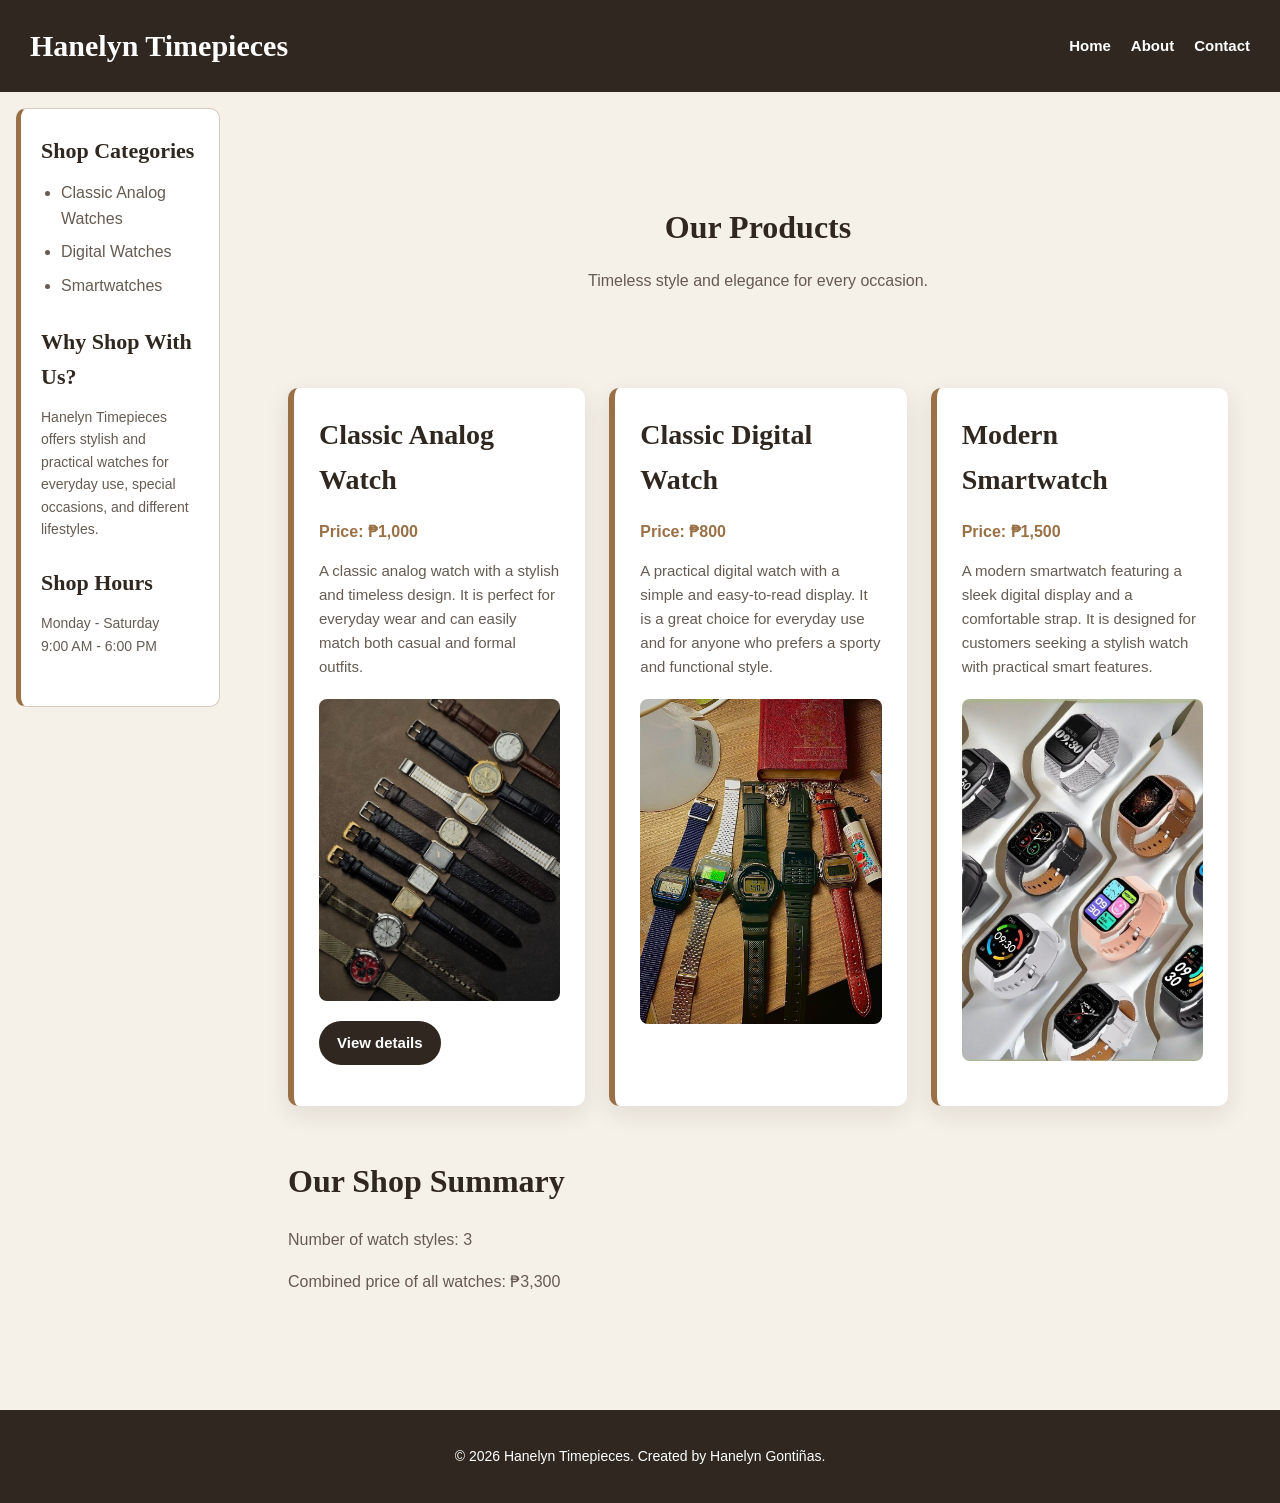
==== commit 11d41f97: "8.2 Add JavaScript to Your Shop" ====
--- a/index.html
+++ b/index.html
@@ -1,3 +1,4 @@
+
 <!DOCTYPE html>
 <html lang="en">
 
@@ -13,30 +14,19 @@
 <body>
 
     <header>
-
-        <h1>Hanelyn Timepieces</h1>
+        <h1 id="shopName">Hanelyn Timepieces</h1>
 
         <nav>
             <ul>
-                <li>
-                    <a href="index.html">Home</a>
-                </li>
-
-                <li>
-                    <a href="about.html">About</a>
-                </li>
-
-                <li>
-                    <a href="contact.html">Contact</a>
-                </li>
+                <li><a href="index.html">Home</a></li>
+                <li><a href="about.html">About</a></li>
+                <li><a href="contact.html">Contact</a></li>
             </ul>
         </nav>
-
     </header>
 
 
     <aside>
-
         <h2>Shop Categories</h2>
 
         <ul>
@@ -58,34 +48,29 @@
             Monday - Saturday<br>
             9:00 AM - 6:00 PM
         </p>
-
     </aside>
 
 
     <main>
 
         <section class="centered-banner">
-
             <h2>Our Products</h2>
 
             <p>
                 Timeless style and elegance for every occasion.
             </p>
-
         </section>
 
 
-        <!-- Module 6.2: Product Grid -->
+        <!-- Product Grid -->
 
         <section class="product-grid">
 
-            <article class="product-card">
+            <article class="product-card" data-price="1000">
 
                 <h3>Classic Analog Watch</h3>
 
-                <p>
-                    Price: ₱1,000
-                </p>
+                <p>Price: ₱1,000</p>
 
                 <p>
                     A classic analog watch with a stylish and timeless design.
@@ -108,13 +93,11 @@
             </article>
 
 
-            <article class="product-card">
+            <article class="product-card" data-price="800">
 
                 <h3>Classic Digital Watch</h3>
 
-                <p>
-                    Price: ₱800
-                </p>
+                <p>Price: ₱800</p>
 
                 <p>
                     A practical digital watch with a simple and easy-to-read
@@ -131,13 +114,11 @@
             </article>
 
 
-            <article class="product-card">
+            <article class="product-card" data-price="1500">
 
                 <h3>Modern Smartwatch</h3>
 
-                <p>
-                    Price: ₱1,500
-                </p>
+                <p>Price: ₱1,500</p>
 
                 <p>
                     A modern smartwatch featuring a sleek digital display and
@@ -155,17 +136,33 @@
 
         </section>
 
+
+        <!-- JavaScript Product Calculation -->
+
+        <section>
+            <h2>Our Shop Summary</h2>
+
+            <p>
+                Number of watch styles:
+                <span id="productCount">0</span>
+            </p>
+
+            <p id="productTotal">
+                Calculating total...
+            </p>
+        </section>
+
     </main>
 
 
     <footer>
-
-        <p>
-            &copy; 2026 Hanelyn Timepieces. Created by Hanelyn Gontiñas.
+        <p id="copyright">
+            © 2026 Hanelyn Timepieces. Created by Hanelyn Gontiñas.
         </p>
-
     </footer>
 
+
+    <script src="script.js"></script>
 </body>
 
-</html>+</html>
--- a/style.css
+++ b/style.css
@@ -18,6 +18,8 @@
    2. BASE STYLES
    ========================================================= */
 
+/* Mobile-first: base layout is designed for small screens */
+
 * {
     box-sizing: border-box;
 }
@@ -28,21 +30,24 @@
 
 body {
     margin: 0;
+
     font-family: Arial, Helvetica, sans-serif;
     line-height: 1.6;
+
     color: var(--dark-ink);
     background-color: var(--light-background);
 
-    /* Module 7.1: Page skeleton uses CSS Grid */
-
     display: grid;
 
-    grid-template-columns: 220px 1fr;
-
+    /* Mobile layout */
+    grid-template-columns: 1fr;
+
+    /* Products/main content comes before the sidebar on mobile */
     grid-template-areas:
-        "masthead masthead"
-        "side     main"
-        "foot     foot";
+        "masthead"
+        "main"
+        "side"
+        "foot";
 
     gap: 16px;
 
@@ -64,8 +69,6 @@
    3. PAGE GRID AREAS
    ========================================================= */
 
-/* Module 7.1: Named grid areas */
-
 header {
     grid-area: masthead;
 }
@@ -87,18 +90,27 @@
    3.1 HEADER
    ========================================================= */
 
-/* Module 6.1: Header uses Flexbox */
+/* Mobile header */
 
 header {
     display: flex;
-    justify-content: space-between;
+
+    flex-direction: column;
+
+    justify-content: center;
     align-items: center;
 
+    gap: 15px;
+
     background-color: var(--dark-ink);
+
     color: var(--white);
 
-    padding: 22px 30px;
+    padding: 22px 18px;
+
     min-height: 74px;
+
+    text-align: center;
 }
 
 header h1,
@@ -106,7 +118,9 @@
     margin: 0;
 
     font-family: Georgia, "Times New Roman", serif;
-    font-size: 30px;
+
+    font-size: 28px;
+
     color: var(--white);
 }
 
@@ -114,8 +128,6 @@
 /* =========================================================
    3.2 NAVIGATION
    ========================================================= */
-
-/* Module 6.1: Navigation list uses Flexbox */
 
 header nav {
     margin: 0;
@@ -123,13 +135,18 @@
 
 header nav ul {
     display: flex;
-    gap: 20px;
+
+    flex-wrap: wrap;
+
+    justify-content: center;
+    align-items: center;
+
+    gap: 15px;
 
     list-style: none;
+
     padding: 0;
     margin: 0;
-
-    align-items: center;
 }
 
 header nav li {
@@ -138,10 +155,12 @@
 
 header nav a {
     color: var(--white);
+
     text-decoration: none;
 
     font-weight: bold;
-    font-size: 15px;
+
+    font-size: 14px;
 
     padding: 8px 0;
 
@@ -157,21 +176,25 @@
    3.3 SIDEBAR
    ========================================================= */
 
-/* Module 7.1: Sidebar is part of the page grid */
+/*
+   Mobile:
+   The sidebar appears AFTER the main content.
+*/
 
 aside {
     background-color: var(--white);
 
     border: 1px solid var(--border);
+
     border-left: 5px solid var(--brand);
 
     border-radius: 10px;
 
-    padding: 24px 20px;
+    padding: 22px 18px;
 
     align-self: start;
 
-    margin-left: 16px;
+    margin: 0 18px;
 }
 
 aside h2 {
@@ -182,6 +205,7 @@
     font-size: 22px;
 
     margin-top: 0;
+
     margin-bottom: 12px;
 }
 
@@ -191,6 +215,7 @@
     font-size: 14px;
 
     margin-top: 0;
+
     margin-bottom: 25px;
 }
 
@@ -200,6 +225,7 @@
     padding-left: 20px;
 
     margin-top: 0;
+
     margin-bottom: 25px;
 }
 
@@ -213,61 +239,67 @@
    ========================================================= */
 
 main {
+    width: 100%;
+
     max-width: 1000px;
 
-    width: 100%;
-
     margin: 0 auto;
 
-    padding: 50px 25px;
+    padding: 35px 18px;
 }
 
 main section {
-    margin-bottom: 55px;
+    margin-bottom: 50px;
 }
 
 main h1,
 main h2,
 main h3 {
     font-family: Georgia, "Times New Roman", serif;
+
     color: var(--dark-ink);
 }
 
 main h1 {
-    font-size: 42px;
+    font-size: 36px;
+
     margin-bottom: 25px;
 }
 
 main h2 {
-    font-size: 32px;
+    font-size: 28px;
+
     margin-bottom: 20px;
 }
 
 main h3 {
-    font-size: 27px;
+    font-size: 24px;
+
     margin-top: 0;
+
     margin-bottom: 12px;
 }
 
 main p {
     color: var(--muted-grey);
+
     font-size: 16px;
 }
 
 
 /* =========================================================
-   3.5 CENTRED ELEMENT
-   ========================================================= */
-
-/* Module 6.1: Centred horizontally and vertically */
+   3.5 CENTERED ELEMENT
+   ========================================================= */
 
 .centered-banner {
-    min-height: 180px;
+    min-height: 160px;
 
     display: flex;
+
     flex-direction: column;
 
     justify-content: center;
+
     align-items: center;
 
     text-align: center;
@@ -286,12 +318,21 @@
    4. COMPONENTS - PRODUCT GRID
    ========================================================= */
 
-/* Module 6.2: Product cards remain Flexbox */
+/*
+   Mobile-first product grid.
+
+   Flexbox allows the cards to wrap when the screen
+   becomes wider or narrower.
+*/
 
 .product-grid {
     display: flex;
+
+    flex-direction: row;
+
     flex-wrap: wrap;
-    gap: 24px;
+
+    gap: 20px;
 
     align-items: stretch;
 }
@@ -300,18 +341,19 @@
 /* =========================================================
    4.1 PRODUCT CARDS
    ========================================================= */
-
-/* Module 6.2: Cards grow, shrink, and aim for 240px */
 
 .product-card {
     flex: 1 1 240px;
 
+    min-width: 0;
+
     background-color: var(--white);
 
     border-radius: 10px;
-    border-left: 6px solid var(--brand);
-
-    padding: 25px;
+
+    border-left: 5px solid var(--brand);
+
+    padding: 20px;
 
     box-shadow:
         0 8px 25px rgba(48, 40, 32, 0.10);
@@ -320,9 +362,10 @@
 .product-card h3 {
     color: var(--dark-ink);
 
-    font-size: 28px;
+    font-size: 26px;
 
     margin-top: 0;
+
     margin-bottom: 12px;
 }
 
@@ -344,6 +387,7 @@
 
 .product-card img {
     width: 100%;
+
     max-width: 300px;
 
     border-radius: 8px;
@@ -355,6 +399,7 @@
     display: inline-block;
 
     background-color: var(--dark-ink);
+
     color: var(--white);
 
     text-decoration: none;
@@ -413,19 +458,21 @@
 }
 
 fieldset {
+    width: 100%;
+
     background-color: var(--white);
 
     border: 1px solid var(--border);
 
     border-radius: 10px;
 
-    padding: 30px;
+    padding: 22px 18px;
 
     margin: 0 0 15px;
 }
 
 legend {
-    padding: 0 12px;
+    padding: 0 10px;
 
     color: var(--brand);
 
@@ -460,6 +507,8 @@
 select {
     width: 100%;
 
+    max-width: 100%;
+
     padding: 12px 14px;
 
     margin-top: 7px;
@@ -606,7 +655,7 @@
 
     border-radius: 8px;
 
-    padding: 25px;
+    padding: 22px;
 
     margin-top: 25px;
 }
@@ -640,11 +689,13 @@
 
 th,
 td {
-    padding: 14px 16px;
+    padding: 12px;
 
     text-align: left;
 
     border-bottom: 1px solid var(--border);
+
+    overflow-wrap: anywhere;
 }
 
 th {
@@ -675,7 +726,7 @@
 
     text-align: center;
 
-    padding: 35px 20px;
+    padding: 30px 18px;
 }
 
 footer p {
@@ -688,46 +739,33 @@
 
 
 /* =========================================================
-   6. RESPONSIVE DESIGN
-   ========================================================= */
-
-@media (max-width: 800px) {
-
-    /* Module 7.1: Stack named grid areas on smaller screens */
+   6. TABLET AND DESKTOP
+   ========================================================= */
+
+/*
+   At 700px and wider, enhance the mobile layout
+   into the desktop two-column layout.
+*/
+
+@media (min-width: 700px) {
 
     body {
-        grid-template-columns: 1fr;
+        grid-template-columns: 220px 1fr;
 
         grid-template-areas:
-            "masthead"
-            "side"
-            "main"
-            "foot";
-    }
-
-    aside {
-        margin: 0 18px;
-    }
-
-    main {
-        max-width: 100%;
-        padding: 50px 18px;
-    }
-}
-
-
-@media (max-width: 600px) {
+            "masthead masthead"
+            "side     main"
+            "foot     foot";
+    }
 
     header {
-        flex-direction: column;
-
-        justify-content: center;
-
-        gap: 15px;
-
-        text-align: center;
-
-        padding: 25px 15px;
+        flex-direction: row;
+
+        justify-content: space-between;
+
+        text-align: left;
+
+        padding: 22px 30px;
     }
 
     header h1,
@@ -736,94 +774,85 @@
     }
 
     header nav ul {
-        gap: 15px;
-
-        justify-content: center;
+        gap: 20px;
     }
 
     header nav a {
-        font-size: 14px;
+        font-size: 15px;
+    }
+
+    aside {
+        margin-left: 16px;
+
+        margin-right: 0;
+
+        padding: 24px 20px;
     }
 
     main {
-        padding: 40px 18px;
+        padding: 50px 25px;
     }
 
     main h1 {
-        font-size: 36px;
+        font-size: 42px;
     }
 
     main h2 {
+        font-size: 32px;
+    }
+
+    main h3 {
+        font-size: 27px;
+    }
+
+    .centered-banner {
+        min-height: 180px;
+    }
+
+    .product-grid {
+        gap: 24px;
+    }
+
+    .product-card {
+        padding: 25px;
+
+        border-left-width: 6px;
+    }
+
+    .product-card h3 {
         font-size: 28px;
     }
 
-    main h3 {
-        font-size: 24px;
-    }
-
-    .product-card {
-        padding: 20px;
-
-        border-left-width: 5px;
-    }
-
-    .product-card img {
-        width: 100%;
-
-        max-width: 300px;
-    }
-
     fieldset {
-        padding: 22px 18px;
-    }
-
-    table {
-        font-size: 14px;
+        padding: 30px;
     }
 
     th,
     td {
-        padding: 11px;
-    }
-
-    button {
-        width: 100%;
-    }
-}
-
-
-/* =========================================================
-   7. SMALL PHONES
-   ========================================================= */
-
-@media (max-width: 420px) {
-
-    header h1,
-    header h2 {
-        font-size: 26px;
-    }
-
-    header nav ul {
-        gap: 10px;
-    }
-
-    header nav a {
-        font-size: 13px;
+        padding: 14px 16px;
+    }
+
+    footer {
+        padding: 35px 20px;
+    }
+}
+
+
+/* =========================================================
+   7. LARGE SCREENS
+   ========================================================= */
+
+/* Additional spacing for larger screens */
+
+@media (min-width: 1000px) {
+
+    main {
+        padding-left: 30px;
+
+        padding-right: 30px;
     }
 
     aside {
-        padding: 20px 16px;
-    }
-
-    main {
-        padding: 35px 15px;
-    }
-
-    .product-card {
-        padding: 18px;
-    }
-
-    fieldset {
-        padding: 20px 15px;
+        margin-left: 16px;
     }
 }
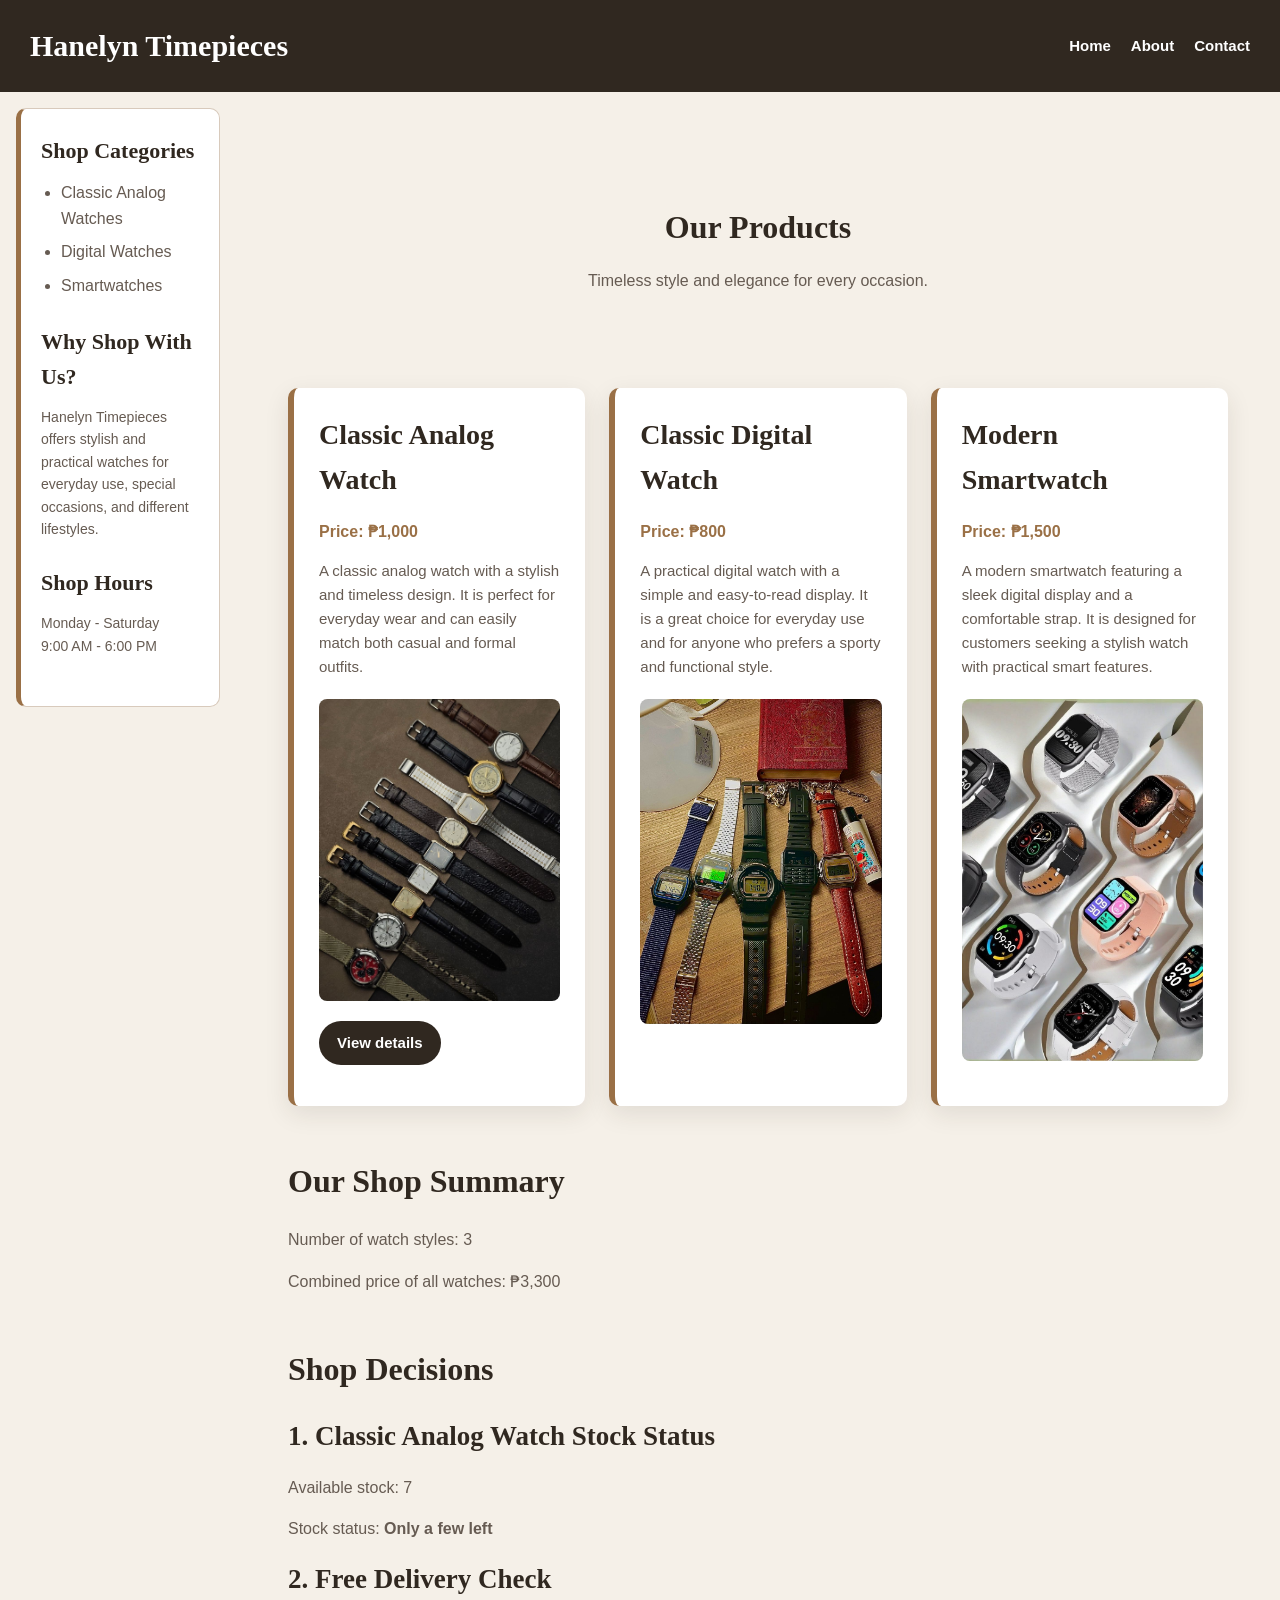
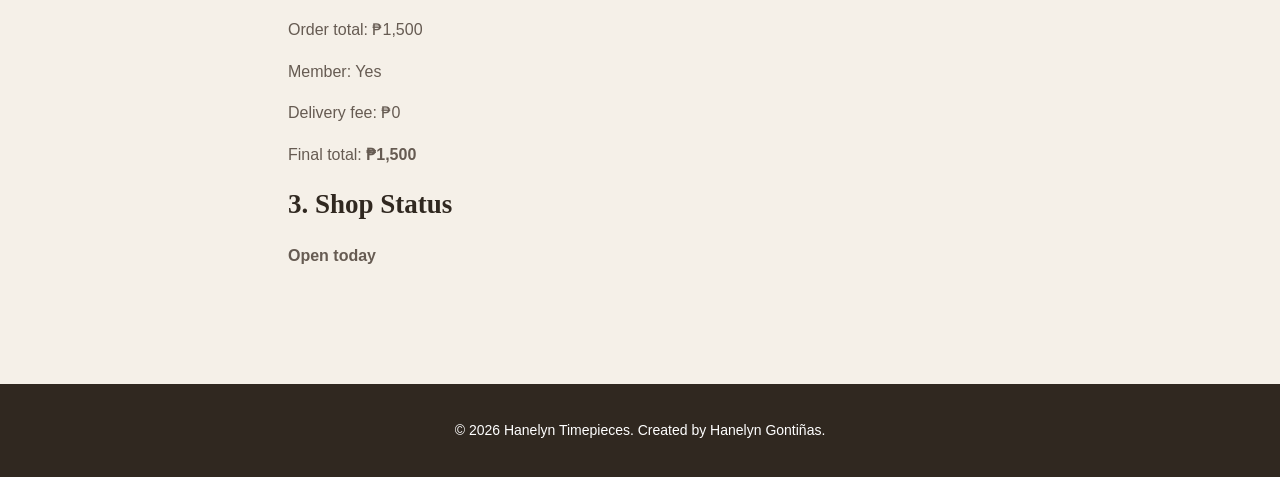
==== commit 69b23509: "8.4 Make Your Shop Decide" ====
--- a/index.html
+++ b/index.html
@@ -5,9 +5,7 @@
 <head>
     <meta charset="UTF-8">
     <meta name="viewport" content="width=device-width, initial-scale=1.0">
-
     <title>Hanelyn Timepieces</title>
-
     <link rel="stylesheet" href="style.css">
 </head>
 
@@ -25,10 +23,8 @@
         </nav>
     </header>
 
-
     <aside>
         <h2>Shop Categories</h2>
-
         <ul>
             <li>Classic Analog Watches</li>
             <li>Digital Watches</li>
@@ -36,109 +32,81 @@
         </ul>
 
         <h2>Why Shop With Us?</h2>
-
         <p>
             Hanelyn Timepieces offers stylish and practical watches
             for everyday use, special occasions, and different lifestyles.
         </p>
 
         <h2>Shop Hours</h2>
-
         <p>
             Monday - Saturday<br>
             9:00 AM - 6:00 PM
         </p>
     </aside>
 
-
     <main>
 
         <section class="centered-banner">
             <h2>Our Products</h2>
-
-            <p>
-                Timeless style and elegance for every occasion.
-            </p>
+            <p>Timeless style and elegance for every occasion.</p>
         </section>
 
-
         <!-- Product Grid -->
-
         <section class="product-grid">
 
             <article class="product-card" data-price="1000">
-
                 <h3>Classic Analog Watch</h3>
-
                 <p>Price: ₱1,000</p>
-
                 <p>
                     A classic analog watch with a stylish and timeless design.
                     It is perfect for everyday wear and can easily match both
                     casual and formal outfits.
                 </p>
-
                 <img
                     src="analog.jpg"
                     alt="Classic analog watches with leather and metal straps"
                     width="300"
                 >
-
                 <p>
                     <a href="products/classic-analog-watch.html">
                         View details
                     </a>
                 </p>
-
             </article>
 
-
             <article class="product-card" data-price="800">
-
                 <h3>Classic Digital Watch</h3>
-
                 <p>Price: ₱800</p>
-
                 <p>
                     A practical digital watch with a simple and easy-to-read
                     display. It is a great choice for everyday use and for
                     anyone who prefers a sporty and functional style.
                 </p>
-
                 <img
                     src="digital.jpg"
                     alt="Classic digital watches with different colored straps"
                     width="300"
                 >
-
             </article>
 
-
             <article class="product-card" data-price="1500">
-
                 <h3>Modern Smartwatch</h3>
-
                 <p>Price: ₱1,500</p>
-
                 <p>
                     A modern smartwatch featuring a sleek digital display and
                     a comfortable strap. It is designed for customers seeking
                     a stylish watch with practical smart features.
                 </p>
-
                 <img
                     src="smart.jpg"
                     alt="Modern smartwatches with colorful digital displays"
                     width="300"
                 >
-
             </article>
 
         </section>
 
-
-        <!-- JavaScript Product Calculation -->
-
+        <!-- Existing Product Calculation -->
         <section>
             <h2>Our Shop Summary</h2>
 
@@ -152,8 +120,45 @@
             </p>
         </section>
 
+        <!-- Module 8.4: Shop Decisions -->
+        <section>
+            <h2>Shop Decisions</h2>
+
+            <h3>1. Classic Analog Watch Stock Status</h3>
+            <p>
+                Available stock:
+                <span id="stockCount">0</span>
+            </p>
+            <p>
+                Stock status:
+                <strong id="stockStatus">Checking stock...</strong>
+            </p>
+
+            <h3>2. Free Delivery Check</h3>
+            <p>
+                Order total:
+                <span id="orderTotal">₱0</span>
+            </p>
+            <p>
+                Member:
+                <span id="memberStatus">Checking membership...</span>
+            </p>
+            <p>
+                Delivery fee:
+                <span id="deliveryFee">₱0</span>
+            </p>
+            <p>
+                Final total:
+                <strong id="finalTotal">₱0</strong>
+            </p>
+
+            <h3>3. Shop Status</h3>
+            <p>
+                <strong id="shopStatus">Checking shop status...</strong>
+            </p>
+        </section>
+
     </main>
-
 
     <footer>
         <p id="copyright">
@@ -161,7 +166,6 @@
         </p>
     </footer>
 
-
     <script src="script.js"></script>
 </body>
 
